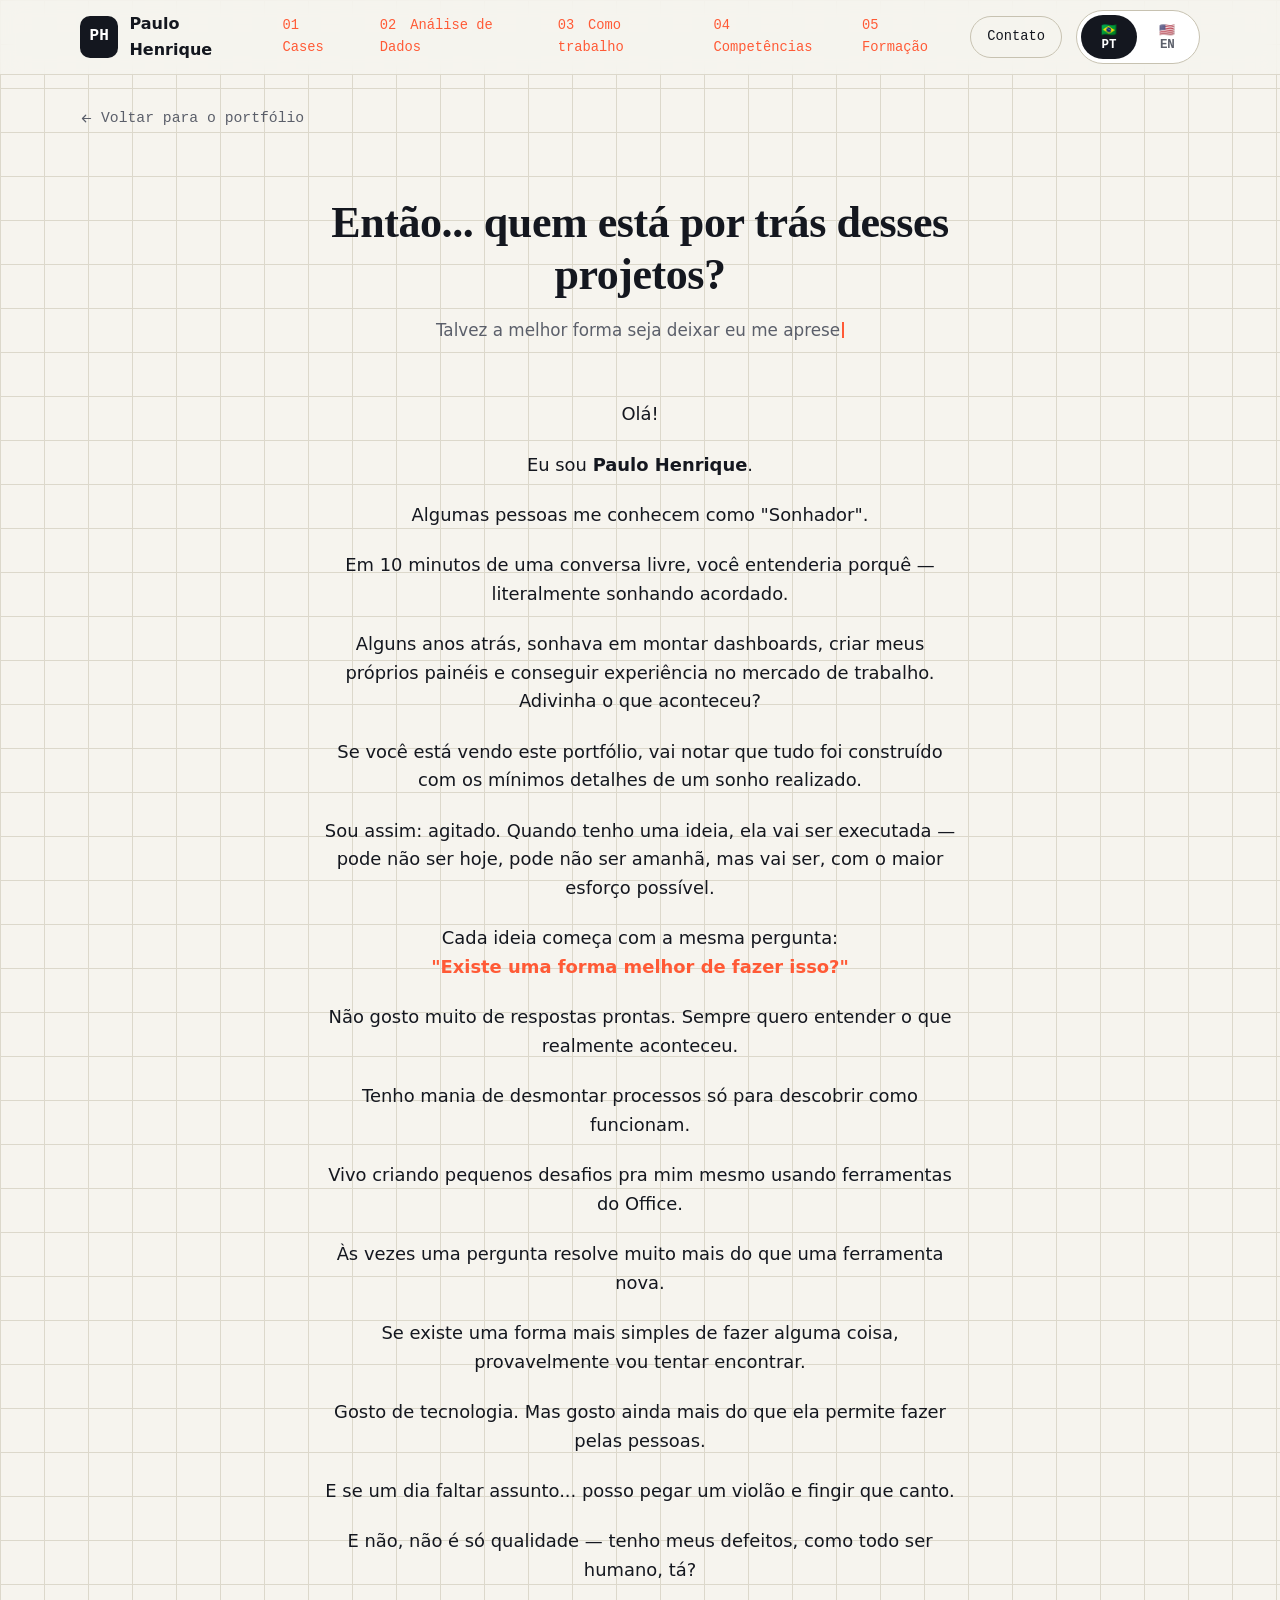
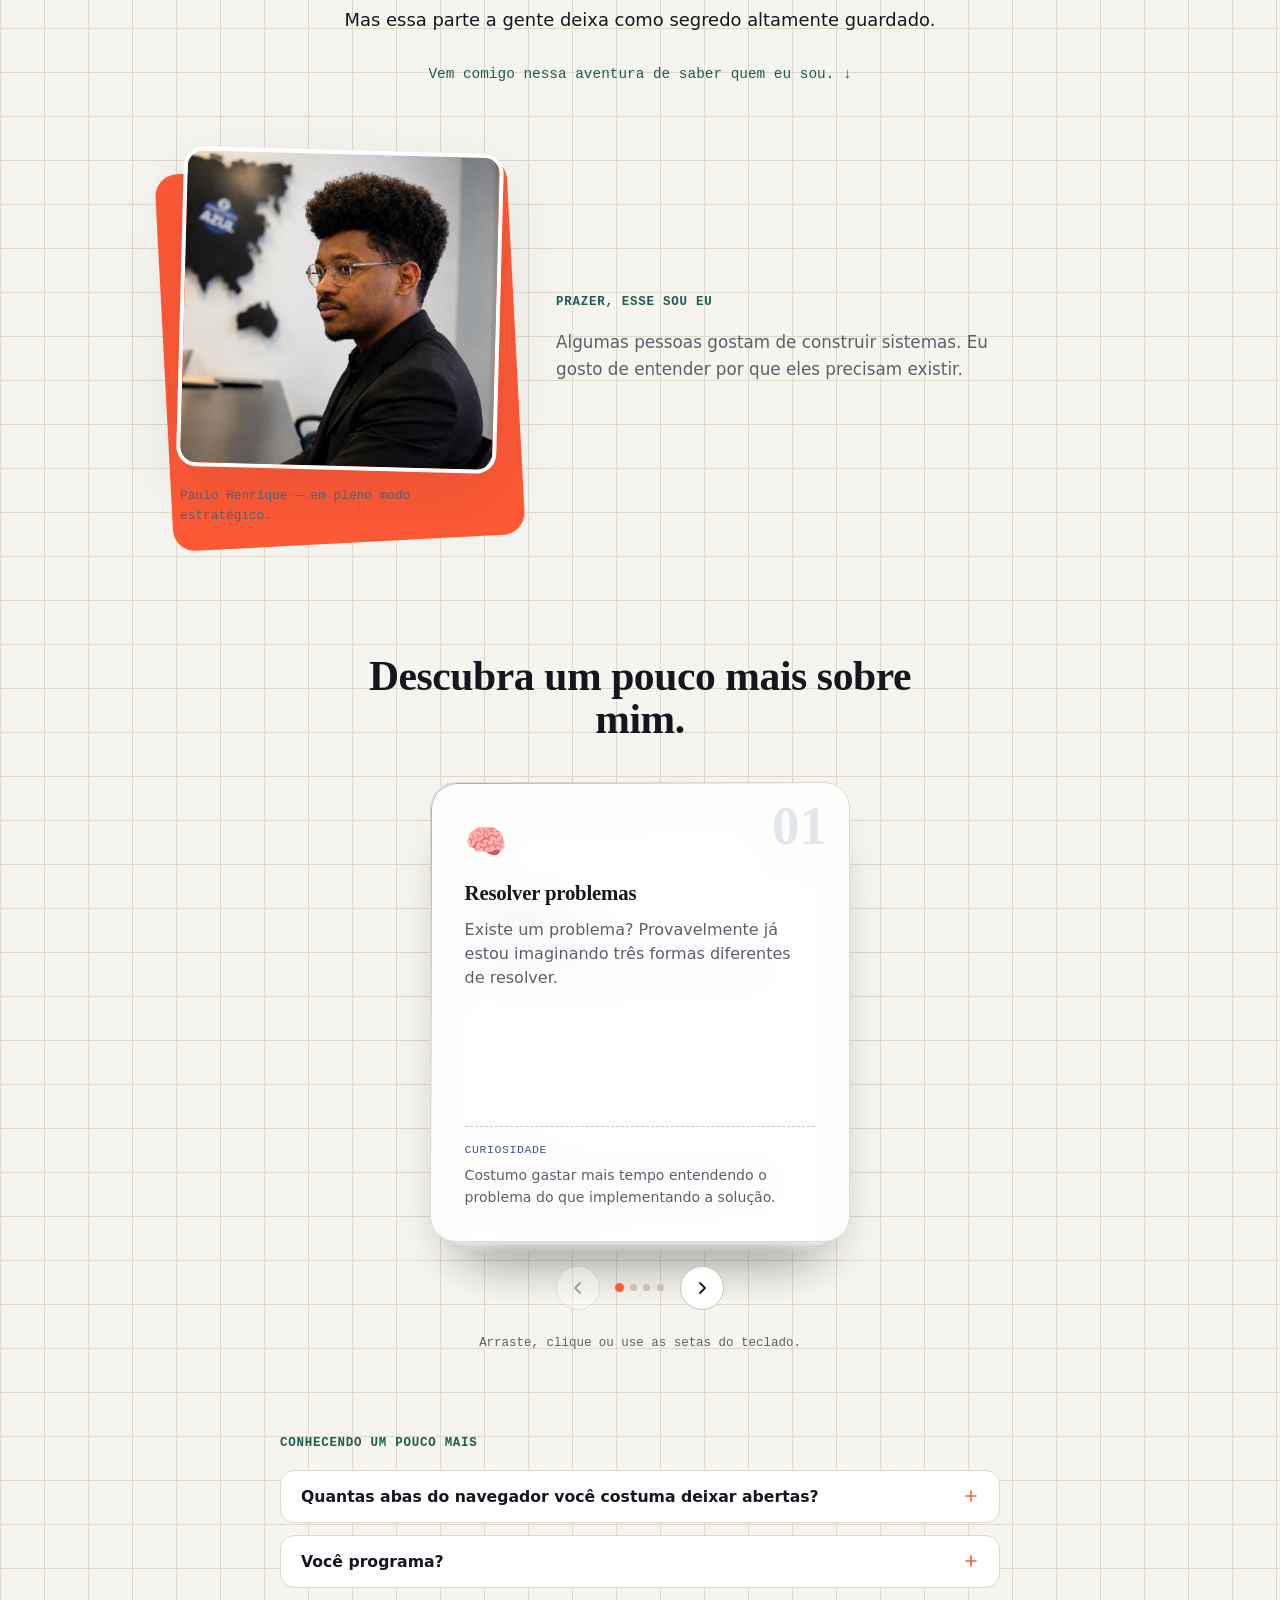
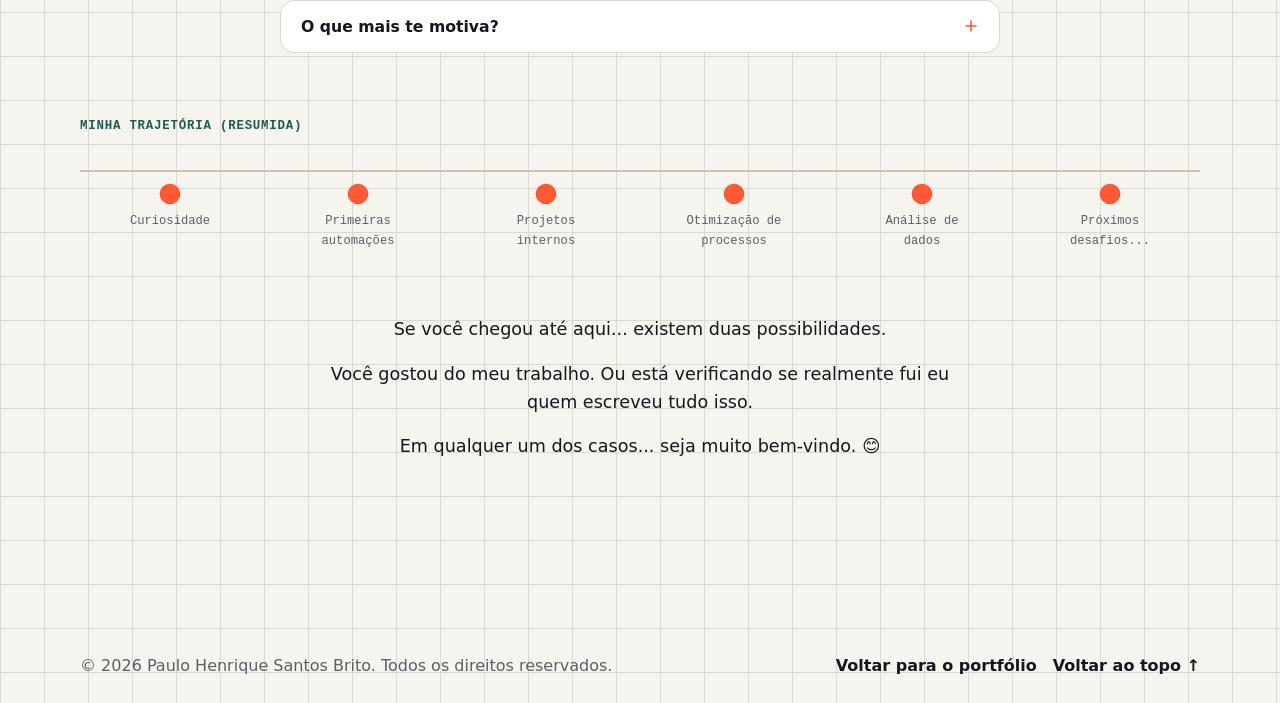
==== quem-sou-eu.html @ a8a58516 "Add files via upload" ====
<!DOCTYPE html>
<html lang="pt-BR" id="topo">
<head>
  <meta charset="UTF-8">
  <meta name="viewport" content="width=device-width, initial-scale=1.0">
  <title>Quem sou eu — Paulo Henrique Santos Brito</title>
  <meta name="description" content="Conheça um pouco mais sobre Paulo Henrique Santos Brito — Customer Success, CX e Business Analysis, além dos cases de portfólio.">
  <meta name="robots" content="noindex">
  <meta name="theme-color" content="#F5F3EC">
  <link href="assets/fonts/fonts.css" rel="stylesheet">
  <link rel="stylesheet" href="styles.css">
  <link rel="stylesheet" href="i18n.css">
  <link rel="stylesheet" href="about.css">
  <link rel="stylesheet" href="deck.css">
  <link rel="manifest" href="manifest.json">
  <link rel="apple-touch-icon" href="assets/icons/icon-192.png">
</head>
<body>
  <a class="skip-link" href="#conteudo" data-i18n="common.skip">Pular para o conteúdo</a>

  <header class="site-header" aria-label="Cabeçalho principal">
    <nav class="nav container" aria-label="Navegação principal">
      <a class="brand" href="index.html" aria-label="Paulo Henrique — início">
        <span class="brand-mark" aria-hidden="true">PH</span>
        <span>Paulo Henrique</span>
      </a>

      <button class="nav-toggle" type="button" aria-expanded="false" aria-controls="nav-links" aria-label="Abrir menu">
        <span></span>
        <span></span>
      </button>

      <div class="nav-links" id="nav-links">
        <a href="index.html#projetos"><span aria-hidden="true">01</span> <span data-i18n="nav.cases">Cases</span></a>
        <a href="index.html#analytics"><span aria-hidden="true">02</span> <span data-i18n="nav.analytics">Análise de Dados</span></a>
        <a href="index.html#metodo"><span aria-hidden="true">03</span> <span data-i18n="nav.method">Como trabalho</span></a>
        <a href="index.html#competencias"><span aria-hidden="true">04</span> <span data-i18n="nav.skills">Competências</span></a>
        <a href="index.html#formacao"><span aria-hidden="true">05</span> <span data-i18n="nav.education">Formação</span></a>
        <a class="nav-cta" href="index.html#contato" data-i18n="nav.contact">Contato</a>
        <div class="lang-switch" role="group" aria-label="Idioma / Language">
          <button type="button" class="lang-btn" data-lang="pt">🇧🇷 PT</button>
          <button type="button" class="lang-btn" data-lang="en">🇺🇸 EN</button>
        </div>
      </div>
    </nav>
  </header>

  <main id="conteudo">
    <div class="container quem-back">
      <a class="back-link" href="index.html">
        <svg viewBox="0 0 16 16" fill="none" width="13" height="13"><path d="M13 8H3M7 4L3 8l4 4" stroke="currentColor" stroke-width="1.5" stroke-linecap="round" stroke-linejoin="round"/></svg>
        <span data-i18n="footer.backToPortfolio">Voltar para o portfólio</span>
      </a>
    </div>

    <section class="section quem-section" id="quem-sou-eu" aria-labelledby="quem-title">
      <div class="container quem-intro">
        <h2 class="quem-question reveal" id="quem-title" data-i18n="about.intro.question">Então... quem está por trás desses projetos?</h2>
        <p class="quem-subtitle" id="quemSubtitle" aria-live="polite">
          <span id="quemTypedText"></span><span class="quem-caret" aria-hidden="true"></span>
        </p>
      </div>

      <div class="container quem-presentation">
        <p class="reveal quem-line" data-i18n="about.lines.0">Olá!</p>
        <p class="reveal quem-line" data-i18n-html="about.lines.1">Eu sou <strong>Paulo Henrique</strong>.</p>
        <p class="reveal quem-line" data-i18n="about.lines.2">Algumas pessoas me conhecem como "Sonhador".</p>
        <p class="reveal quem-line" data-i18n="about.lines.3">Em 10 minutos de uma conversa livre, você entenderia porquê — literalmente sonhando acordado.</p>
        <p class="reveal quem-line" data-i18n="about.lines.4">Alguns anos atrás, sonhava em montar dashboards, criar meus próprios painéis e conseguir experiência no mercado de trabalho. Adivinha o que aconteceu?</p>
        <p class="reveal quem-line" data-i18n="about.lines.5">Se você está vendo este portfólio, vai notar que tudo foi construído com os mínimos detalhes de um sonho realizado.</p>
        <p class="reveal quem-line" data-i18n="about.lines.6">Sou assim: agitado. Quando tenho uma ideia, ela vai ser executada — pode não ser hoje, pode não ser amanhã, mas vai ser, com o maior esforço possível.</p>
        <p class="reveal quem-line quem-glow" data-i18n-html="about.lines.7">Cada ideia começa com a mesma pergunta: <span class="glow-phrase">"Existe uma forma melhor de fazer isso?"</span></p>
        <p class="reveal quem-line" data-i18n="about.lines.8">Não gosto muito de respostas prontas. Sempre quero entender o que realmente aconteceu.</p>
        <p class="reveal quem-line" data-i18n="about.lines.9">Tenho mania de desmontar processos só para descobrir como funcionam.</p>
        <p class="reveal quem-line" data-i18n="about.lines.10">Vivo criando pequenos desafios pra mim mesmo usando ferramentas do Office.</p>
        <p class="reveal quem-line" data-i18n="about.lines.11">Às vezes uma pergunta resolve muito mais do que uma ferramenta nova.</p>
        <p class="reveal quem-line" data-i18n="about.lines.12">Se existe uma forma mais simples de fazer alguma coisa, provavelmente vou tentar encontrar.</p>
        <p class="reveal quem-line" data-i18n="about.lines.13">Gosto de tecnologia. Mas gosto ainda mais do que ela permite fazer pelas pessoas.</p>
        <p class="reveal quem-line" data-i18n="about.lines.14">E se um dia faltar assunto... posso pegar um violão e fingir que canto.</p>
        <p class="reveal quem-line" data-i18n="about.lines.15">E não, não é só qualidade — tenho meus defeitos, como todo ser humano, tá?</p>
        <p class="reveal quem-line" data-i18n="about.lines.16">Mas essa parte a gente deixa como segredo altamente guardado.</p>
        <p class="reveal quem-line quem-line-cta" data-i18n="about.lines.17">Vem comigo nessa aventura de saber quem eu sou. ↓</p>
      </div>

      <div class="container quem-portrait reveal">
        <figure class="quem-photo">
          <img src="paulo-henrique.jpg" alt="Paulo Henrique, de perfil, usando óculos e blazer preto, em um ambiente corporativo com um mapa-múndi decorativo ao fundo" loading="lazy">
          <figcaption>Paulo Henrique — em pleno modo estratégico.</figcaption>
        </figure>
        <div class="quem-portrait-note">
          <p class="eyebrow" data-i18n="about.portrait.eyebrow">Prazer, esse sou eu</p>
          <p data-i18n="about.portrait.text">Algumas pessoas gostam de construir sistemas. Eu gosto de entender por que eles precisam existir.</p>
        </div>
      </div>

      <section class="deck-section" id="deckSection" aria-label="Descubra um pouco mais sobre mim">
        <div class="container deck-intro">
          <h2 class="reveal" data-i18n="about.deck.title">Descubra um pouco mais sobre mim.</h2>
        </div>

        <div class="deck-stage">
          <canvas class="deck-bg" id="deckBg" aria-hidden="true"></canvas>

          <div class="deck" id="deck" role="group" aria-roledescription="cartões" aria-label="Cartões sobre minha personalidade">
            <article class="deck-card" data-accent="#3a5a8c" tabindex="0" aria-label="Cartão 1 de 4 — Resolver problemas" data-i18n-attr="aria-label:about.deck.c1.ariaLabel">
              <span class="deck-card-num" aria-hidden="true">01</span>
              <span class="deck-card-icon" aria-hidden="true">🧠</span>
              <h3 data-i18n="about.deck.c1.title">Resolver problemas</h3>
              <p class="deck-card-line" data-i18n="about.deck.c1.line">Existe um problema? Provavelmente já estou imaginando três formas diferentes de resolver.</p>
              <div class="deck-card-fact">
                <span class="deck-card-fact-label" data-i18n="about.deck.c1.factLabel">Curiosidade</span>
                <p data-i18n="about.deck.c1.fact">Costumo gastar mais tempo entendendo o problema do que implementando a solução.</p>
              </div>
            </article>
            <article class="deck-card" data-accent="#1b5e4f" tabindex="0" aria-label="Cartão 2 de 4 — Combustível" data-i18n-attr="aria-label:about.deck.c2.ariaLabel">
              <span class="deck-card-num" aria-hidden="true">02</span>
              <span class="deck-card-icon" aria-hidden="true">⚡</span>
              <h3 data-i18n="about.deck.c2.title">Combustível</h3>
              <p class="deck-card-line" data-i18n="about.deck.c2.line">Café quando dá. Energético quando o prazo resolve aparecer antes de mim.</p>
              <div class="deck-card-fact">
                <span class="deck-card-fact-label" data-i18n="about.deck.c2.factLabel">Curiosidade</span>
                <p data-i18n="about.deck.c2.fact">A documentação salva mais projetos do que muito código bonito.</p>
              </div>
            </article>
            <article class="deck-card" data-accent="#e2a63c" tabindex="0" aria-label="Cartão 3 de 4 — Modo favorito" data-i18n-attr="aria-label:about.deck.c3.ariaLabel">
              <span class="deck-card-num" aria-hidden="true">03</span>
              <span class="deck-card-icon" aria-hidden="true">📊</span>
              <h3 data-i18n="about.deck.c3.title">Modo favorito</h3>
              <p class="deck-card-line" data-i18n="about.deck.c3.line">Organizar. Automatizar. Melhorar.</p>
              <div class="deck-card-fact">
                <span class="deck-card-fact-label" data-i18n="about.deck.c3.factLabel">Curiosidade</span>
                <p data-i18n="about.deck.c3.fact">Se um processo precisa ser repetido cinco vezes, minha cabeça já pensa em automatizar.</p>
              </div>
            </article>
            <article class="deck-card" data-accent="#ff5a36" tabindex="0" aria-label="Cartão 4 de 4 — Objetivo" data-i18n-attr="aria-label:about.deck.c4.ariaLabel">
              <span class="deck-card-num" aria-hidden="true">04</span>
              <span class="deck-card-icon" aria-hidden="true">🎯</span>
              <h3 data-i18n="about.deck.c4.title">Objetivo</h3>
              <p class="deck-card-line" data-i18n="about.deck.c4.line">Criar soluções. Economizar tempo. Facilitar a vida das pessoas.</p>
              <div class="deck-card-fact">
                <span class="deck-card-fact-label" data-i18n="about.deck.c4.factLabel">Curiosidade</span>
                <p data-i18n="about.deck.c4.fact">Nada é mais satisfatório do que ouvir: "Agora isso ficou muito mais fácil."</p>
              </div>
            </article>
          </div>

          <div class="deck-controls">
            <button type="button" class="deck-btn deck-btn-prev" id="deckPrev" aria-label="Cartão anterior" data-i18n-attr="aria-label:about.deck.prevLabel">
              <svg viewBox="0 0 16 16" fill="none" width="16" height="16"><path d="M10 3L5 8l5 5" stroke="currentColor" stroke-width="1.8" stroke-linecap="round" stroke-linejoin="round"/></svg>
            </button>
            <div class="deck-progress" id="deckProgress" role="status" aria-live="polite"></div>
            <button type="button" class="deck-btn deck-btn-next" id="deckNext" aria-label="Próximo cartão" data-i18n-attr="aria-label:about.deck.nextLabel">
              <svg viewBox="0 0 16 16" fill="none" width="16" height="16"><path d="M6 3l5 5-5 5" stroke="currentColor" stroke-width="1.8" stroke-linecap="round" stroke-linejoin="round"/></svg>
            </button>
          </div>

          <p class="deck-hint" data-i18n="about.deck.hint">Arraste, clique ou use as setas do teclado.</p>
        </div>
      </section>

      <div class="container quem-curiosidades">
        <p class="eyebrow reveal" data-i18n="about.curiosities.eyebrow">Conhecendo um pouco mais</p>
        <div class="accordion">
          <div class="accordion-item reveal">
            <button type="button" class="accordion-trigger" aria-expanded="false" aria-controls="acc-panel-1" id="acc-trigger-1">
              <span data-i18n="about.curiosities.q1">Quantas abas do navegador você costuma deixar abertas?</span>
              <svg class="accordion-icon" viewBox="0 0 16 16" fill="none" width="16" height="16" aria-hidden="true"><path d="M8 3v10M3 8h10" stroke="currentColor" stroke-width="1.6" stroke-linecap="round"/></svg>
            </button>
            <div class="accordion-panel" id="acc-panel-1" role="region" aria-labelledby="acc-trigger-1" hidden>
              <p data-i18n="about.curiosities.a1">Mais do que eu deveria. Mas eu sei exatamente em qual delas está a informação que preciso.</p>
            </div>
          </div>
          <div class="accordion-item reveal">
            <button type="button" class="accordion-trigger" aria-expanded="false" aria-controls="acc-panel-2" id="acc-trigger-2">
              <span data-i18n="about.curiosities.q2">Você programa?</span>
              <svg class="accordion-icon" viewBox="0 0 16 16" fill="none" width="16" height="16" aria-hidden="true"><path d="M8 3v10M3 8h10" stroke="currentColor" stroke-width="1.6" stroke-linecap="round"/></svg>
            </button>
            <div class="accordion-panel" id="acc-panel-2" role="region" aria-labelledby="acc-trigger-2" hidden>
              <p data-i18n="about.curiosities.a2">O suficiente para transformar uma ideia em algo funcional. Meu maior interesse, porém, é entender o problema antes de escrever qualquer linha de código.</p>
            </div>
          </div>
          <div class="accordion-item reveal">
            <button type="button" class="accordion-trigger" aria-expanded="false" aria-controls="acc-panel-3" id="acc-trigger-3">
              <span data-i18n="about.curiosities.q3">O que mais te motiva?</span>
              <svg class="accordion-icon" viewBox="0 0 16 16" fill="none" width="16" height="16" aria-hidden="true"><path d="M8 3v10M3 8h10" stroke="currentColor" stroke-width="1.6" stroke-linecap="round"/></svg>
            </button>
            <div class="accordion-panel" id="acc-panel-3" role="region" aria-labelledby="acc-trigger-3" hidden>
              <p data-i18n="about.curiosities.a3">Quando alguém diz: "Isso economizou horas do meu trabalho e o problema está resolvido." Missão cumprida.</p>
            </div>
          </div>
        </div>
      </div>

      <div class="container">
        <p class="eyebrow reveal" data-i18n="about.timeline.eyebrow">Minha trajetória (resumida)</p>
        <ol class="quem-timeline">
          <li class="reveal"><span class="quem-tl-dot"></span><span class="quem-tl-label" data-i18n="about.timeline.t1">Curiosidade</span></li>
          <li class="reveal"><span class="quem-tl-dot"></span><span class="quem-tl-label" data-i18n="about.timeline.t2">Primeiras automações</span></li>
          <li class="reveal"><span class="quem-tl-dot"></span><span class="quem-tl-label" data-i18n="about.timeline.t3">Projetos internos</span></li>
          <li class="reveal"><span class="quem-tl-dot"></span><span class="quem-tl-label" data-i18n="about.timeline.t4">Otimização de processos</span></li>
          <li class="reveal"><span class="quem-tl-dot"></span><span class="quem-tl-label" data-i18n="about.timeline.t5">Análise de dados</span></li>
          <li class="reveal"><span class="quem-tl-dot"></span><span class="quem-tl-label" data-i18n="about.timeline.t6">Próximos desafios...</span></li>
        </ol>
      </div>

      <div class="container quem-final">
        <p class="reveal quem-final-text" data-i18n="about.final.l1">Se você chegou até aqui... existem duas possibilidades.</p>
        <p class="reveal quem-final-text" data-i18n="about.final.l2">Você gostou do meu trabalho. Ou está verificando se realmente fui eu quem escreveu tudo isso.</p>
        <p class="reveal quem-final-text" data-i18n="about.final.l3">Em qualquer um dos casos... seja muito bem-vindo. 😊</p>
        <button type="button" class="btn btn-primary quem-final-btn" id="quemFinalBtn" data-scroll-target="index.html#projetos" hidden>
          <span data-i18n="about.final.btn">Agora chega de falar de mim.</span>
        </button>
      </div>
    </section>
  </main>

  <footer class="site-footer">
    <div class="container footer-inner">
      <p>© <span id="current-year"></span> Paulo Henrique Santos Brito. <span data-i18n="footer.rights">Todos os direitos reservados.</span></p>
      <div class="footer-links">
        <a href="index.html" data-i18n="footer.backToPortfolio">Voltar para o portfólio</a>
        <a href="#topo" data-i18n="footer.backToTop">Voltar ao topo ↑</a>
      </div>
    </div>
  </footer>

  <script src="i18n-pt.js"></script>
  <script src="i18n-en.js"></script>
  <script src="i18n.js"></script>
  <script src="script.js"></script>
  <script src="about.js"></script>
  <script src="deck.js"></script>

  <script>
    if ("serviceWorker" in navigator) {
      window.addEventListener("load", function () {
        navigator.serviceWorker.register("service-worker.js").catch(function (err) {
          console.warn("Service worker não registrado:", err);
        });
      });
    }
  </script>
</body>
</html>
---- styles.css ----
:root {
  --paper: #f6f4ee;
  --paper-2: #ffffff;
  --ink: #14171f;
  --ink-soft: #5b5f6a;
  --line: #dcd8cb;
  --line-strong: #c7c2b1;
  --signal: #ff5a36;
  --teal: #1b5e4f;
  --panel: #14171f;
  --shadow: 0 24px 70px rgba(20, 23, 31, 0.10);
  --font-display: "Fraunces", Georgia, serif;
  --font-body: "Inter", system-ui, sans-serif;
  --font-mono: "IBM Plex Mono", monospace;
}

* { box-sizing: border-box; }
html { scroll-behavior: smooth; }
body {
  margin: 0;
  color: var(--ink);
  font-family: var(--font-body);
  background-color: var(--paper);
  background-image: linear-gradient(var(--line) 1px, transparent 1px), linear-gradient(90deg, var(--line) 1px, transparent 1px);
  background-size: 44px 44px;
  line-height: 1.6;
}
body.nav-open { overflow: hidden; }
a { color: inherit; text-decoration: none; }
ul, ol { margin: 0; padding: 0; }
li { list-style-position: inside; }
img { max-width: 100%; display: block; }
:focus-visible { outline: 2px solid var(--signal); outline-offset: 4px; }

.skip-link {
  left: 1rem;
  padding: .75rem 1rem;
  position: fixed;
  top: .75rem;
  transform: translateY(-150%);
  background: var(--ink);
  color: #fff;
  border-radius: 999px;
  z-index: 100;
}
.skip-link:focus { transform: translateY(0); }

.container { width: min(1120px, calc(100% - 2rem)); margin-inline: auto; }
.section { padding: 5rem 0; }
.site-header {
  position: sticky;
  top: 0;
  z-index: 50;
  background: rgba(246, 244, 238, .82);
  backdrop-filter: blur(10px);
  border-bottom: 1px solid var(--line);
}
.nav { min-height: 74px; display: flex; align-items: center; justify-content: space-between; gap: 1rem; }
.brand { display: inline-flex; align-items: center; gap: .7rem; font-weight: 700; }
.brand-mark { display: grid; place-items: center; width: 42px; height: 42px; color: #fff; background: var(--ink); border-radius: 10px; font-family: var(--font-mono); }
.nav-toggle { display: grid; gap: 7px; width: 46px; height: 46px; place-content: center; border: 1px solid var(--line-strong); border-radius: 999px; background: var(--paper-2); }
.nav-toggle span { display: block; width: 20px; height: 2px; background: var(--ink); transition: transform .2s ease; }
.nav-toggle[aria-expanded="true"] span:first-child { transform: translateY(4.5px) rotate(45deg); }
.nav-toggle[aria-expanded="true"] span:last-child { transform: translateY(-4.5px) rotate(-45deg); }
.nav-links {
  position: absolute;
  left: 1rem;
  right: 1rem;
  top: calc(100% + .5rem);
  display: grid;
  gap: .4rem;
  padding: 1rem;
  border: 1px solid var(--line);
  border-radius: 18px;
  background: var(--paper-2);
  box-shadow: var(--shadow);
  transform: scaleY(.94);
  transform-origin: top;
  opacity: 0;
  pointer-events: none;
  transition: opacity .2s ease, transform .2s ease;
}
.nav-links.is-open { opacity: 1; pointer-events: auto; transform: scaleY(1); }
.nav-links a { padding: .75rem; border-radius: 12px; font-family: var(--font-mono); font-size: .86rem; }
.nav-links a span { color: var(--signal); margin-right: .35rem; }
.nav-links a:hover { background: var(--paper); }
.nav-cta { border: 1px solid var(--line-strong); text-align: center; }
.nav-cta:hover { background: var(--ink) !important; color: #fff; }

.eyebrow, .card-meta, .readout-head, .method-item span, .skill-group h3 { font-family: var(--font-mono); }
.eyebrow { margin: 0 0 1rem; color: var(--teal); font-weight: 600; text-transform: uppercase; letter-spacing: .06em; font-size: .78rem; }
h1, h2, h3 { font-family: var(--font-display); letter-spacing: -0.01em; line-height: 1.05; margin: 0; }
h1 { font-size: clamp(3rem, 10vw, 6.8rem); max-width: 860px; }
h2 { font-size: clamp(2rem, 5vw, 4.2rem); }
h3 { font-size: 1.55rem; }
em { color: var(--signal); font-style: normal; }
.hero { padding-top: 6rem; }
.hero-grid, .split-section { display: grid; gap: 2rem; }
.hero-text, .section-header p, .project-card p, .method-item p, .contact-card p { color: var(--ink-soft); font-size: 1.05rem; }
.hero-text { max-width: 690px; }
.actions { display: flex; flex-wrap: wrap; gap: .8rem; margin-top: 2rem; }
.btn { display: inline-flex; align-items: center; justify-content: center; min-height: 48px; padding: .85rem 1.2rem; border-radius: 999px; font-weight: 700; transition: transform .2s ease, background .2s ease, color .2s ease, border-color .2s ease; }
.btn:hover { transform: translateY(-2px); }
.btn-primary { background: var(--signal); color: #fff; border: 1px solid var(--signal); }
.btn-secondary { background: rgba(255,255,255,.72); border: 1px solid var(--line-strong); }
.btn-secondary.dark { background: transparent; color: #fff; border-color: rgba(255,255,255,.35); }

.readout, .contact-card { background: var(--panel); color: #fff; border-radius: 24px; box-shadow: var(--shadow); }
.readout { padding: 1rem; align-self: end; }
.readout-head { display: flex; justify-content: space-between; gap: 1rem; padding: .8rem; border-bottom: 1px solid rgba(255,255,255,.16); color: #fff; font-size: .82rem; }
.status { color: var(--signal); }
dl { margin: 0; }
.readout dl div { display: grid; grid-template-columns: 1fr auto; gap: 1rem; align-items: end; padding: 1.2rem .8rem; border-bottom: 1px solid rgba(255,255,255,.10); }
.readout dl div:last-child { border-bottom: 0; }
dt { color: rgba(255,255,255,.72); }
dd { margin: 0; color: var(--signal); font: 600 clamp(1.6rem, 6vw, 3rem)/1 var(--font-mono); }

.section-header { margin-bottom: 2rem; max-width: 760px; }
.project-grid, .method-grid { display: grid; gap: 1rem; }
.project-card, .method-item, .skill-groups { background: var(--paper-2); border: 1px solid var(--line); border-radius: 18px; }
.project-card { padding: 1.35rem; display: flex; flex-direction: column; gap: 1rem; transition: transform .2s ease, border-color .2s ease; }
.project-card:hover { transform: translateY(-4px); border-color: var(--line-strong); }
.project-card.featured { background: var(--ink); color: #fff; }
.project-card.featured p, .project-card.featured li { color: rgba(255,255,255,.76); }
.card-meta { display: flex; flex-wrap: wrap; gap: .5rem; justify-content: space-between; color: var(--teal); font-size: .76rem; }
.card-meta span:first-child { background: rgba(27,94,79,.10); padding: .35rem .55rem; border-radius: 999px; }
.featured .card-meta { color: #fff; }
.featured .card-meta span:first-child { background: var(--signal); }
.project-card ul { display: grid; gap: .5rem; color: var(--ink-soft); }
.project-card a { margin-top: auto; color: var(--signal); font-weight: 700; }

.analytics-section { padding-top: 1rem; }

.method-grid { counter-reset: step; list-style: none; }
.method-item { padding: 1.3rem; list-style: none; }
.method-item span { color: var(--signal); font-weight: 700; }
.method-item h3 { margin: .8rem 0 .6rem; }
.skill-groups { padding: 1.2rem; display: grid; gap: 1.2rem; }
.skill-group h3 { color: var(--teal); font-size: .86rem; margin-bottom: .6rem; }
.skill-group div, .education-list { display: flex; flex-wrap: wrap; gap: .6rem; }
.skill-group span, .education-list li { list-style: none; border-radius: 999px; padding: .55rem .8rem; background: var(--paper); border: 1px solid var(--line); }
.education-list li { background: transparent; border-style: dashed; }
.contact-card { padding: clamp(1.5rem, 5vw, 3rem); }
.contact-card .eyebrow { color: var(--signal); }
.contact-card h2 { max-width: 820px; }
.contact-card p { color: rgba(255,255,255,.76); }
.site-footer { border-top: 1px solid var(--line); padding: 1.5rem 0; color: var(--ink-soft); }
.footer-inner { display: flex; flex-wrap: wrap; justify-content: space-between; gap: 1rem; }
.footer-inner p { margin: 0; }
.footer-inner a { color: var(--ink); font-weight: 700; }
.footer-links { display: flex; flex-wrap: wrap; gap: 1rem; }

.reveal { opacity: 0; transform: translateY(16px); transition: opacity .55s ease, transform .55s ease; }
.reveal.is-visible { opacity: 1; transform: translateY(0); }

@media (min-width: 721px) {
  .nav-toggle { display: none; }
  .nav-links { position: static; display: flex; align-items: center; padding: 0; border: 0; border-radius: 0; background: transparent; box-shadow: none; opacity: 1; pointer-events: auto; transform: none; }
  .nav-links a { padding: .55rem .7rem; }
  .nav-cta { padding-inline: 1rem !important; border-radius: 999px !important; }
  .project-grid, .method-grid { grid-template-columns: repeat(2, 1fr); }
}
@media (min-width: 901px) {
  .hero-grid, .split-section { grid-template-columns: minmax(0, 1.25fr) minmax(340px, .75fr); align-items: center; }
  .project-grid { grid-template-columns: repeat(3, 1fr); }
  .method-grid { grid-template-columns: repeat(4, 1fr); }
}
@media (max-width: 900px) {
  .split-section { grid-template-columns: 1fr; }
}
@media (prefers-reduced-motion: reduce) {
  *, *::before, *::after { animation-duration: .01ms !important; animation-iteration-count: 1 !important; scroll-behavior: auto !important; transition-duration: .01ms !important; }
  html { scroll-behavior: auto; }
  .reveal { opacity: 1; transform: none; }
}
---- i18n.css ----
/* ============================================================
   Barra de progresso de leitura
   ============================================================ */
.reading-progress{
  position: fixed; top: 0; left: 0; right: 0; height: 3px; z-index: 999;
  background: transparent; pointer-events: none;
}
.reading-progress span{
  display: block; height: 100%; width: 0%; background: var(--signal);
  transition: width .1s linear;
}
@media (prefers-reduced-motion: reduce){
  .reading-progress span{ transition: none; }
}

/* ============================================================
   Refinamentos de foco/hover — sem alterar o layout existente
   ============================================================ */
a, button { transition: color .2s ease, background-color .2s ease, border-color .2s ease, transform .2s ease, box-shadow .2s ease; }
:focus-visible{ outline: 2px solid var(--signal); outline-offset: 2px; }

.lang-switch{
  display: inline-flex; align-items: center; gap: .2rem;
  background: var(--paper-2); border: 1px solid var(--line-strong); border-radius: 999px;
  padding: .25rem; margin-top: .35rem;
}
.lang-btn{
  display: inline-flex; align-items: center; gap: .35rem;
  font-family: var(--font-mono); font-size: .78rem; font-weight: 600;
  padding: .45rem .75rem; border-radius: 999px; color: var(--ink-soft);
  background: transparent; border: none; cursor: pointer;
  transition: background .25s ease, color .25s ease, transform .15s ease;
}
.lang-btn:hover{ color: var(--ink); transform: translateY(-1px); }
.lang-btn.is-active{ background: var(--ink); color: #fff; }
.lang-btn:focus-visible{ outline: 2px solid var(--signal); outline-offset: 2px; }

@media (min-width: 721px){
  .lang-switch{ margin-top: 0; margin-left: .5rem; }
}
@media (prefers-reduced-motion: reduce){
  .lang-btn{ transition: none; }
}
---- about.css ----
/* ============================================================
   QUEM SOU EU — usa exatamente os tokens de styles.css
   (--paper, --paper-2, --ink, --ink-soft, --line, --line-strong,
   --signal, --teal, --shadow, --font-display, --font-body, --font-mono)
   ============================================================ */

.quem-section { padding-top: 4rem; }

.quem-back { padding-top: 2rem; }
.back-link {
  display: inline-flex; align-items: center; gap: .5rem; font-size: .92rem; color: var(--ink-soft);
  font-family: var(--font-mono); transition: color .2s ease;
}
.back-link:hover { color: var(--ink); }

/* Intro: pergunta grande + subtítulo com efeito de digitação */
.quem-intro { text-align: center; max-width: 760px; margin: 0 auto 3.5rem; }
.quem-question {
  font-family: var(--font-display); font-weight: 600;
  font-size: clamp(1.7rem, 4vw, 2.75rem); line-height: 1.18; margin: 0 0 .85rem;
}
.quem-subtitle { min-height: 1.6em; font-size: 1.05rem; color: var(--ink-soft); }
.quem-caret {
  display: inline-block; width: 2px; height: 1em; background: var(--signal);
  margin-left: 2px; vertical-align: -2px; animation: quemBlink 1s step-end infinite;
}
@keyframes quemBlink { 50% { opacity: 0; } }

/* Apresentação: frases surgindo uma a uma */
.quem-presentation { max-width: 640px; margin: 0 auto 4rem; display: grid; gap: 1.35rem; text-align: center; }
.quem-line { font-size: 1.12rem; margin: 0; }
.quem-line strong { color: var(--ink); }
.quem-line-cta { font-family: var(--font-mono); font-size: .9rem; color: var(--teal); margin-top: .4rem; }

.glow-phrase { display: inline-block; color: var(--signal); font-weight: 700; position: relative; }
.quem-glow.is-visible .glow-phrase { animation: quemGlowPulse 1.8s ease .3s 1; }
@keyframes quemGlowPulse {
  0%   { text-shadow: 0 0 0 rgba(255, 90, 54, 0); transform: scale(1); }
  40%  { text-shadow: 0 0 18px rgba(255, 90, 54, .55); transform: scale(1.035); }
  100% { text-shadow: 0 0 0 rgba(255, 90, 54, 0); transform: scale(1); }
}

/* Retrato — momento de revelação depois da apresentação em texto */
.quem-portrait {
  display: grid; grid-template-columns: 1fr; gap: 2rem; align-items: center;
  max-width: 920px; margin: 0 auto 4rem; text-align: center;
}
.quem-photo { position: relative; margin: 0 auto; max-width: 320px; }
.quem-photo::before {
  content: ''; position: absolute; top: 16px; left: -16px; right: -16px; bottom: -16px;
  background: var(--signal); border-radius: 22px; transform: rotate(-3deg); z-index: 0;
}
.quem-photo img {
  position: relative; z-index: 1; display: block; width: 100%;
  border-radius: 20px; border: 4px solid var(--paper-2); box-shadow: var(--shadow);
  transform: rotate(1.5deg); transition: transform .4s ease;
}
.quem-photo:hover img { transform: rotate(0deg) scale(1.015); }
.quem-photo figcaption {
  position: relative; z-index: 1; margin-top: 1rem;
  font-family: var(--font-mono); font-size: .8rem; color: var(--ink-soft);
}
.quem-portrait-note { max-width: 480px; margin: 0 auto; }
.quem-portrait-note p:not(.eyebrow) { font-size: 1.05rem; color: var(--ink-soft); margin: 0; }

@media (min-width: 900px) {
  .quem-portrait { grid-template-columns: 320px 1fr; text-align: left; gap: 3.5rem; }
  .quem-photo { margin: 0; }
  .quem-portrait-note { text-align: left; margin: 0; }
}
@media (prefers-reduced-motion: reduce) {
  .quem-photo img { transition: none; }
}

/* Cartões substituídos pelo deck interativo — ver deck.css */

/* Curiosidades — acordeão */
.quem-curiosidades { max-width: 720px; margin: 0 auto 4rem; }
.accordion { display: grid; gap: .75rem; }
.accordion-item { border: 1px solid var(--line); border-radius: 14px; background: var(--paper-2); overflow: hidden; }
.accordion-trigger {
  width: 100%; display: flex; align-items: center; justify-content: space-between; gap: 1rem;
  padding: 1rem 1.25rem; font-family: var(--font-body); font-weight: 600; font-size: .98rem; color: var(--ink);
  background: none; border: none; cursor: pointer; text-align: left;
}
.accordion-icon { flex: 0 0 auto; color: var(--signal); transition: transform .3s ease; }
.accordion-trigger[aria-expanded="true"] .accordion-icon { transform: rotate(45deg); }
.accordion-panel { overflow: hidden; padding: 0 1.25rem; transition: max-height .35s ease; }
.accordion-panel:not([hidden]) { padding-bottom: 1.15rem; }
.accordion-panel p { margin: 0; color: var(--ink-soft); font-size: .95rem; }

/* Timeline horizontal (vertical no mobile) */
.quem-timeline {
  list-style: none; margin: 1.5rem 0 4rem; padding-top: 1.5rem;
  display: flex; justify-content: space-between; gap: .5rem; position: relative;
}
.quem-timeline::before { content: ''; position: absolute; top: 9px; left: 0; right: 0; height: 2px; background: var(--line-strong); }
.quem-timeline li { position: relative; flex: 1; display: flex; flex-direction: column; align-items: center; gap: .6rem; text-align: center; }
.quem-tl-dot {
  width: 18px; height: 18px; border-radius: 50%; background: var(--paper-2); border: 2px solid var(--line-strong);
  position: relative; z-index: 1; transition: background .3s ease, border-color .3s ease, transform .3s ease;
}
.quem-timeline li.is-visible .quem-tl-dot { background: var(--signal); border-color: var(--signal); transform: scale(1.15); }
.quem-tl-label { font-family: var(--font-mono); font-size: .76rem; color: var(--ink-soft); max-width: 110px; }

@media (max-width: 720px) {
  .quem-timeline { flex-direction: column; align-items: flex-start; gap: 1.5rem; padding-left: 1.4rem; padding-top: 0; }
  .quem-timeline::before { top: 0; bottom: 0; left: 9px; right: auto; width: 2px; height: auto; }
  .quem-timeline li { flex-direction: row; text-align: left; align-items: center; }
  .quem-tl-label { max-width: none; }
}

/* Mensagem final + CTA com atraso */
.quem-final { text-align: center; max-width: 640px; margin: 0 auto; }
.quem-final-text { font-size: 1.1rem; margin: 0 0 1rem; }
.quem-final-btn {
  margin-top: 1.5rem; opacity: 0; transform: translateY(10px);
  transition: opacity .5s ease, transform .5s ease;
}
.quem-final-btn.is-visible { opacity: 1; transform: translateY(0); }

@media (prefers-reduced-motion: reduce) {
  .quem-caret { animation: none; opacity: 1; }
  .quem-glow.is-visible .glow-phrase { animation: none; }
  .quem-tl-dot, .quem-final-btn { transition: none; }
}
---- deck.css ----
/* ============================================================
   DECK — pilha de cartões interativa ("Descubra um pouco mais")
   Usa os tokens existentes (--paper, --ink, --line, --shadow,
   --font-display/mono). Cada carta ganha uma cor própria via
   atributo data-accent, lido pelo deck.js.
   ============================================================ */

:root{
  --deck-ease-spring: cubic-bezier(.34, 1.56, .64, 1);
  --deck-ease-out: cubic-bezier(.22, 1, .36, 1);
  --deck-ease-fling: cubic-bezier(.55, 0, 1, .45);
}

.deck-section{ padding: 4rem 0 5rem; position: relative; }
.deck-intro{ text-align: center; max-width: 640px; margin: 0 auto 2.5rem; }
.deck-intro h2{ font-size: clamp(1.8rem, 4vw, 2.6rem); }

.deck-stage{
  position: relative; max-width: 560px; margin: 0 auto; padding: 0 1rem;
  display: flex; flex-direction: column; align-items: center; gap: 1.5rem;
}
.deck-bg{
  position: absolute; inset: -40px -20px; z-index: 0; pointer-events: none;
  width: calc(100% + 40px); height: calc(100% + 80px);
}

.deck{
  position: relative; z-index: 1; width: min(420px, 88vw); height: 460px;
  perspective: 1200px;
}
.deck-card{
  position: absolute; inset: 0; margin: auto;
  background: rgba(255,255,255,.8); backdrop-filter: blur(18px); -webkit-backdrop-filter: blur(18px);
  border: 1px solid var(--line); border-radius: 26px;
  padding: 2rem 2.1rem; display: flex; flex-direction: column; gap: .85rem;
  box-shadow: 0 30px 60px -22px rgba(20,23,31,.2), 0 0 0 1px rgba(255,255,255,.5) inset;
  user-select: none; touch-action: none;
  transform: translateY(calc(var(--stack-i, 0) * 14px)) scale(calc(1 - var(--stack-i, 0) * .045));
  opacity: calc(1 - var(--stack-i, 0) * .2);
  z-index: calc(10 - var(--stack-i, 0));
  filter: blur(calc(var(--stack-i, 0) * 1.1px));
  transition: transform .5s var(--deck-ease-out), opacity .4s ease, filter .4s ease;
  pointer-events: none;
  will-change: transform, opacity;
}
.deck-card::before{
  content: ''; position: absolute; inset: 0; border-radius: 26px; padding: 1px;
  background: linear-gradient(135deg, var(--accent, var(--signal)) 0%, transparent 45%);
  opacity: .5; -webkit-mask: linear-gradient(#fff 0 0) content-box, linear-gradient(#fff 0 0);
  -webkit-mask-composite: xor; mask-composite: exclude; pointer-events: none;
}
.deck-card[data-active="true"]{ pointer-events: auto; cursor: grab; }
.deck-card.is-dragging{ transition: box-shadow .2s ease; cursor: grabbing; }
.deck-card.is-leaving{ transition: transform .55s var(--deck-ease-fling), opacity .5s ease; }
.deck-card.is-entering{ transition: transform .55s var(--deck-ease-spring), opacity .5s ease; }
.deck-card:focus-visible{ outline: 2px solid var(--signal); outline-offset: 3px; }

.deck-card-num{
  position: absolute; right: 1.4rem; top: 1rem; font-family: var(--font-display); font-weight: 600;
  font-size: 3.4rem; color: var(--accent, var(--signal)); opacity: .14; line-height: 1;
}
.deck-card-icon{ font-size: 2.1rem; }
.deck-card h3{ font-size: 1.3rem; margin: 0; }
.deck-card-line{ color: var(--ink-soft); margin: 0; font-size: 1rem; line-height: 1.5; }
.deck-card-fact{
  margin-top: auto; padding-top: .85rem; border-top: 1px dashed var(--line-strong);
  display: grid; gap: .3rem;
}
.deck-card-fact-label{
  font-family: var(--font-mono); font-size: .72rem; letter-spacing: .05em; text-transform: uppercase;
  color: var(--accent, var(--teal));
}
.deck-card-fact p{ margin: 0; font-size: .88rem; color: var(--ink-soft); }

/* Controles */
.deck-controls{ position: relative; z-index: 1; display: flex; align-items: center; gap: 1rem; }
.deck-btn{
  width: 44px; height: 44px; border-radius: 50%; display: flex; align-items: center; justify-content: center;
  background: var(--paper-2); border: 1px solid var(--line-strong); color: var(--ink);
  transition: transform .2s ease, border-color .2s ease, color .2s ease;
}
.deck-btn:hover{ border-color: var(--signal); color: var(--signal); transform: translateY(-2px); }
.deck-btn:disabled{ opacity: .35; pointer-events: none; }

.deck-progress{ display: flex; gap: .4rem; }
.deck-progress span{
  width: 7px; height: 7px; border-radius: 50%; background: var(--line-strong);
  transition: background .3s ease, transform .3s ease;
}
.deck-progress span.is-active{ background: var(--signal); transform: scale(1.3); }

.deck-hint{
  position: relative; z-index: 1; font-family: var(--font-mono); font-size: .78rem;
  color: var(--ink-soft); text-align: center; margin: 0;
}

@media (max-width: 480px){
  .deck{ height: 420px; }
  .deck-card{ padding: 1.6rem 1.5rem; }
  .deck-card-num{ font-size: 2.6rem; }
}

@media (prefers-reduced-motion: reduce){
  .deck-card{ transition: opacity .25s ease !important; transform: none !important; filter: none !important; }
  .deck-card:not([data-active="true"]){ display: none; }
}
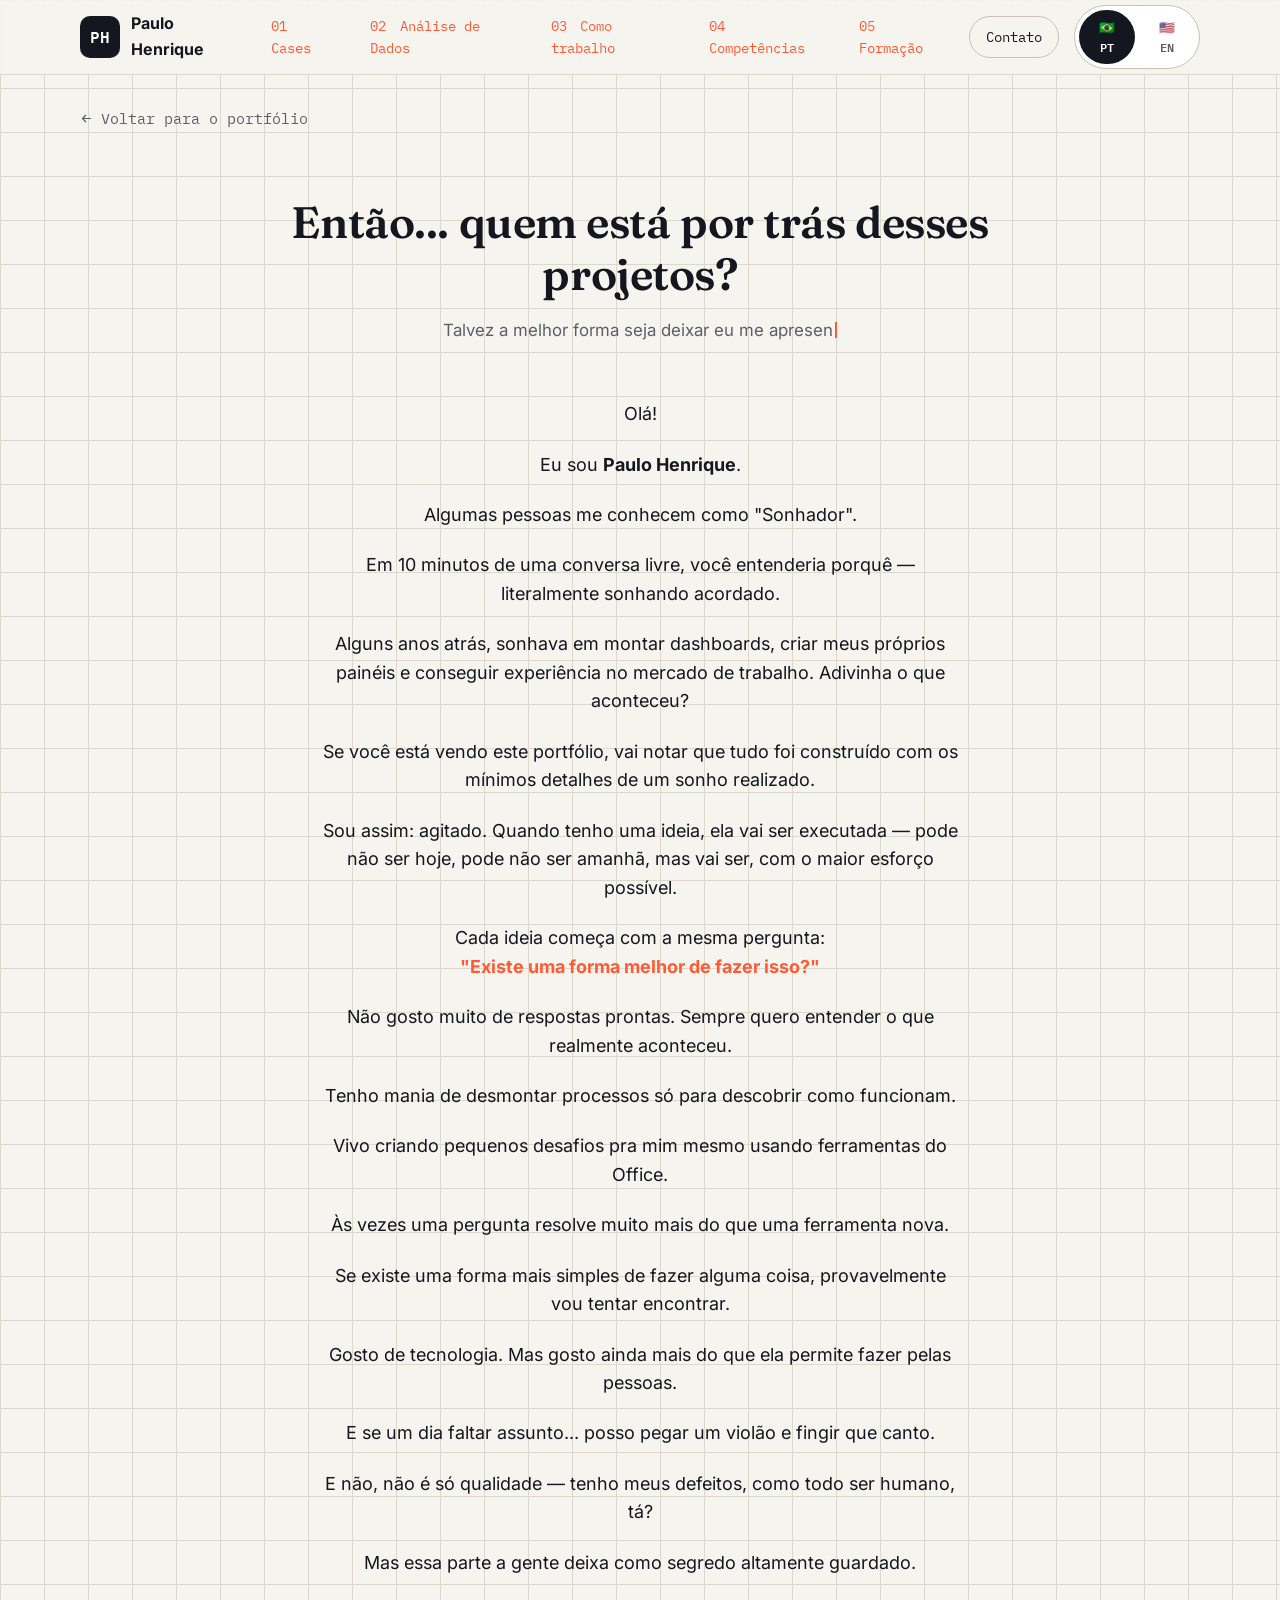
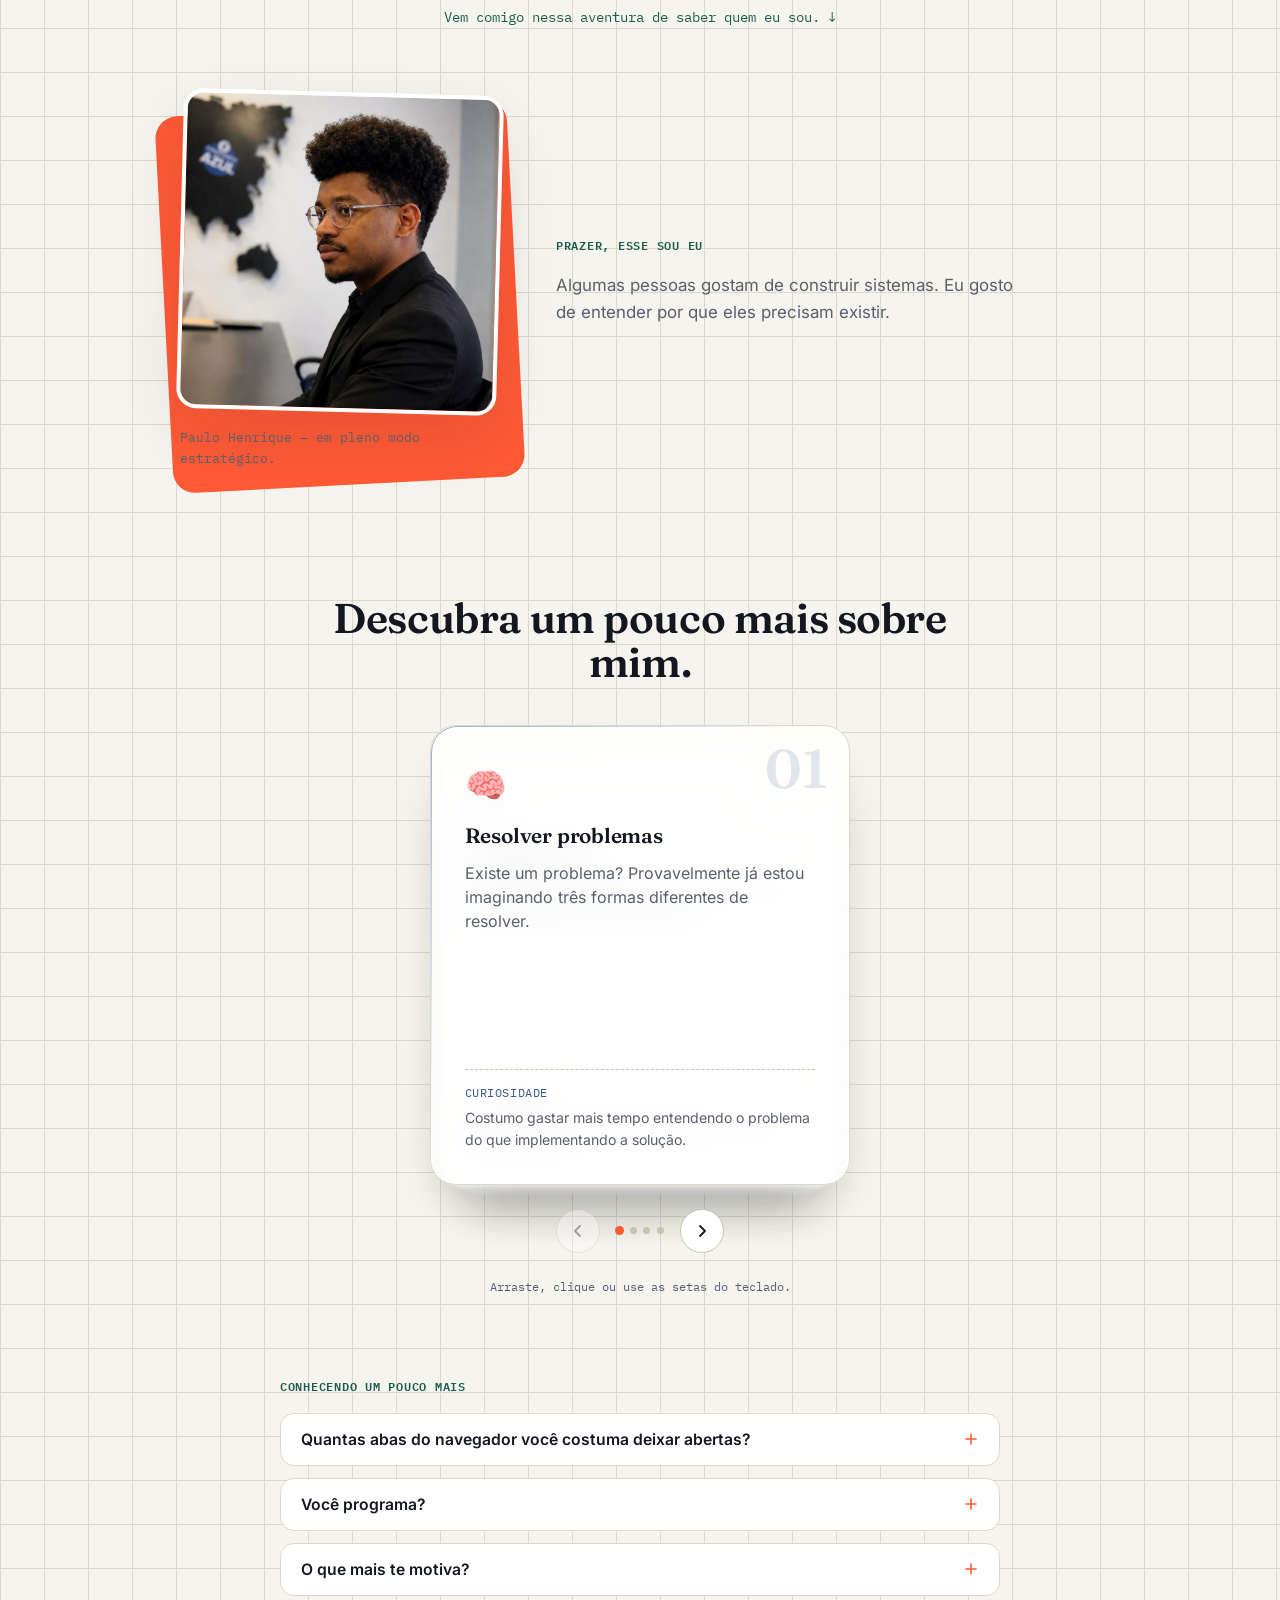
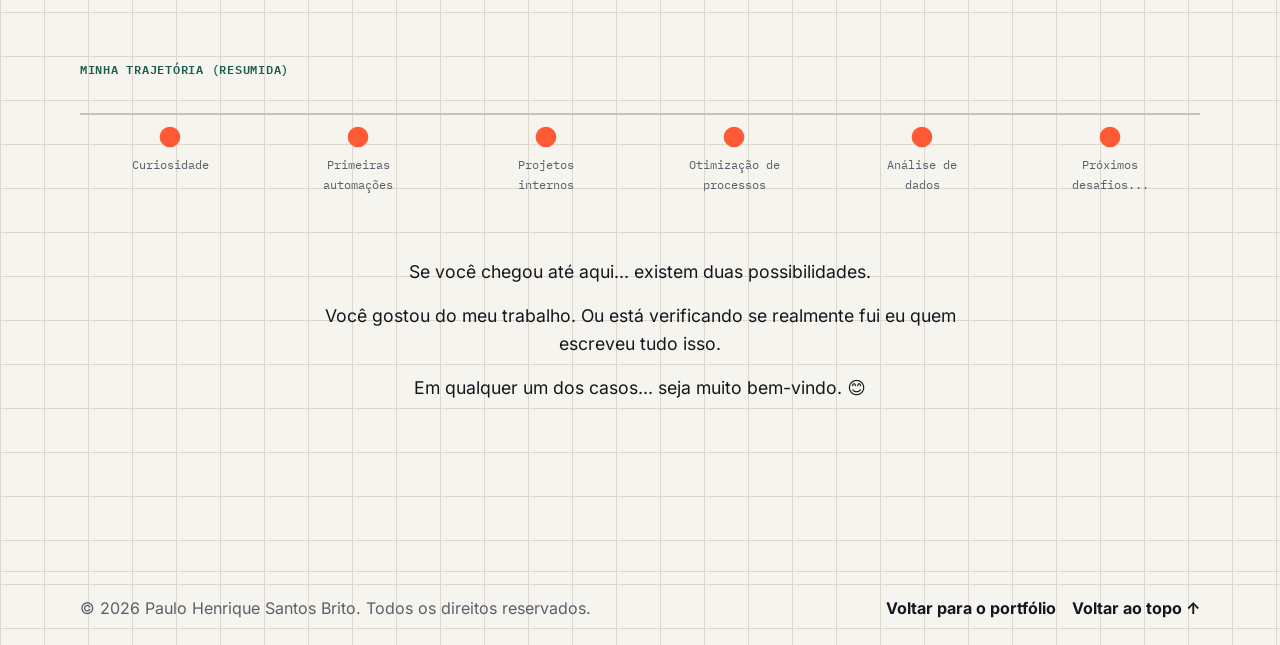
==== commit 75ada45a: "Adiciona o case Tradutor Documental e remove o Railway Conteúdo do pacote atualizacao-tradutor.zip: " ====
--- a/quem-sou-eu.html
+++ b/quem-sou-eu.html
@@ -7,13 +7,13 @@
   <meta name="description" content="Conheça um pouco mais sobre Paulo Henrique Santos Brito — Customer Success, CX e Business Analysis, além dos cases de portfólio.">
   <meta name="robots" content="noindex">
   <meta name="theme-color" content="#F5F3EC">
-  <link href="assets/fonts/fonts.css" rel="stylesheet">
+  <link href="fonts.css" rel="stylesheet">
   <link rel="stylesheet" href="styles.css">
   <link rel="stylesheet" href="i18n.css">
   <link rel="stylesheet" href="about.css">
   <link rel="stylesheet" href="deck.css">
   <link rel="manifest" href="manifest.json">
-  <link rel="apple-touch-icon" href="assets/icons/icon-192.png">
+  <link rel="apple-touch-icon" href="icon-192.png">
 </head>
 <body>
   <a class="skip-link" href="#conteudo" data-i18n="common.skip">Pular para o conteúdo</a>
--- a/fonts.css
+++ b/fonts.css
@@ -0,0 +1,134 @@
+/* Fontes locais (self-hosted) — substitui o carregamento via Google Fonts CDN.
+   Mesmas famílias, pesos e estilos usados originalmente no projeto:
+   Fraunces 600, IBM Plex Mono 400/500/600, Inter 400/500/600/700. */
+
+@font-face {
+  font-family: 'Fraunces';
+  font-style: normal;
+  font-weight: 600;
+  font-display: swap;
+  src: url('./fraunces-latin-ext-600-normal.woff2') format('woff2');
+  unicode-range: U+0100-024F, U+0259, U+1E00-1EFF, U+2020, U+20A0-20AB, U+20AD-20CF, U+2113, U+2C60-2C7F, U+A720-A7FF;
+}
+@font-face {
+  font-family: 'Fraunces';
+  font-style: normal;
+  font-weight: 600;
+  font-display: swap;
+  src: url('./fraunces-latin-600-normal.woff2') format('woff2');
+  unicode-range: U+0000-00FF, U+0131, U+0152-0153, U+02BB-02BC, U+2000-206F, U+2074, U+20AC, U+2122, U+2191, U+2193, U+2212, U+2215, U+FEFF, U+FFFD;
+}
+
+@font-face {
+  font-family: 'IBM Plex Mono';
+  font-style: normal;
+  font-weight: 400;
+  font-display: swap;
+  src: url('./ibm-plex-mono-latin-ext-400-normal.woff2') format('woff2');
+  unicode-range: U+0100-024F, U+0259, U+1E00-1EFF, U+2020, U+20A0-20AB, U+20AD-20CF, U+2113, U+2C60-2C7F, U+A720-A7FF;
+}
+@font-face {
+  font-family: 'IBM Plex Mono';
+  font-style: normal;
+  font-weight: 400;
+  font-display: swap;
+  src: url('./ibm-plex-mono-latin-400-normal.woff2') format('woff2');
+  unicode-range: U+0000-00FF, U+0131, U+0152-0153, U+02BB-02BC, U+2000-206F, U+2074, U+20AC, U+2122, U+2191, U+2193, U+2212, U+2215, U+FEFF, U+FFFD;
+}
+@font-face {
+  font-family: 'IBM Plex Mono';
+  font-style: normal;
+  font-weight: 500;
+  font-display: swap;
+  src: url('./ibm-plex-mono-latin-ext-500-normal.woff2') format('woff2');
+  unicode-range: U+0100-024F, U+0259, U+1E00-1EFF, U+2020, U+20A0-20AB, U+20AD-20CF, U+2113, U+2C60-2C7F, U+A720-A7FF;
+}
+@font-face {
+  font-family: 'IBM Plex Mono';
+  font-style: normal;
+  font-weight: 500;
+  font-display: swap;
+  src: url('./ibm-plex-mono-latin-500-normal.woff2') format('woff2');
+  unicode-range: U+0000-00FF, U+0131, U+0152-0153, U+02BB-02BC, U+2000-206F, U+2074, U+20AC, U+2122, U+2191, U+2193, U+2212, U+2215, U+FEFF, U+FFFD;
+}
+@font-face {
+  font-family: 'IBM Plex Mono';
+  font-style: normal;
+  font-weight: 600;
+  font-display: swap;
+  src: url('./ibm-plex-mono-latin-ext-600-normal.woff2') format('woff2');
+  unicode-range: U+0100-024F, U+0259, U+1E00-1EFF, U+2020, U+20A0-20AB, U+20AD-20CF, U+2113, U+2C60-2C7F, U+A720-A7FF;
+}
+@font-face {
+  font-family: 'IBM Plex Mono';
+  font-style: normal;
+  font-weight: 600;
+  font-display: swap;
+  src: url('./ibm-plex-mono-latin-600-normal.woff2') format('woff2');
+  unicode-range: U+0000-00FF, U+0131, U+0152-0153, U+02BB-02BC, U+2000-206F, U+2074, U+20AC, U+2122, U+2191, U+2193, U+2212, U+2215, U+FEFF, U+FFFD;
+}
+
+@font-face {
+  font-family: 'Inter';
+  font-style: normal;
+  font-weight: 400;
+  font-display: swap;
+  src: url('./inter-latin-ext-400-normal.woff2') format('woff2');
+  unicode-range: U+0100-024F, U+0259, U+1E00-1EFF, U+2020, U+20A0-20AB, U+20AD-20CF, U+2113, U+2C60-2C7F, U+A720-A7FF;
+}
+@font-face {
+  font-family: 'Inter';
+  font-style: normal;
+  font-weight: 400;
+  font-display: swap;
+  src: url('./inter-latin-400-normal.woff2') format('woff2');
+  unicode-range: U+0000-00FF, U+0131, U+0152-0153, U+02BB-02BC, U+2000-206F, U+2074, U+20AC, U+2122, U+2191, U+2193, U+2212, U+2215, U+FEFF, U+FFFD;
+}
+@font-face {
+  font-family: 'Inter';
+  font-style: normal;
+  font-weight: 500;
+  font-display: swap;
+  src: url('./inter-latin-ext-500-normal.woff2') format('woff2');
+  unicode-range: U+0100-024F, U+0259, U+1E00-1EFF, U+2020, U+20A0-20AB, U+20AD-20CF, U+2113, U+2C60-2C7F, U+A720-A7FF;
+}
+@font-face {
+  font-family: 'Inter';
+  font-style: normal;
+  font-weight: 500;
+  font-display: swap;
+  src: url('./inter-latin-500-normal.woff2') format('woff2');
+  unicode-range: U+0000-00FF, U+0131, U+0152-0153, U+02BB-02BC, U+2000-206F, U+2074, U+20AC, U+2122, U+2191, U+2193, U+2212, U+2215, U+FEFF, U+FFFD;
+}
+@font-face {
+  font-family: 'Inter';
+  font-style: normal;
+  font-weight: 600;
+  font-display: swap;
+  src: url('./inter-latin-ext-600-normal.woff2') format('woff2');
+  unicode-range: U+0100-024F, U+0259, U+1E00-1EFF, U+2020, U+20A0-20AB, U+20AD-20CF, U+2113, U+2C60-2C7F, U+A720-A7FF;
+}
+@font-face {
+  font-family: 'Inter';
+  font-style: normal;
+  font-weight: 600;
+  font-display: swap;
+  src: url('./inter-latin-600-normal.woff2') format('woff2');
+  unicode-range: U+0000-00FF, U+0131, U+0152-0153, U+02BB-02BC, U+2000-206F, U+2074, U+20AC, U+2122, U+2191, U+2193, U+2212, U+2215, U+FEFF, U+FFFD;
+}
+@font-face {
+  font-family: 'Inter';
+  font-style: normal;
+  font-weight: 700;
+  font-display: swap;
+  src: url('./inter-latin-ext-700-normal.woff2') format('woff2');
+  unicode-range: U+0100-024F, U+0259, U+1E00-1EFF, U+2020, U+20A0-20AB, U+20AD-20CF, U+2113, U+2C60-2C7F, U+A720-A7FF;
+}
+@font-face {
+  font-family: 'Inter';
+  font-style: normal;
+  font-weight: 700;
+  font-display: swap;
+  src: url('./inter-latin-700-normal.woff2') format('woff2');
+  unicode-range: U+0000-00FF, U+0131, U+0152-0153, U+02BB-02BC, U+2000-206F, U+2074, U+20AC, U+2122, U+2191, U+2193, U+2212, U+2215, U+FEFF, U+FFFD;
+}
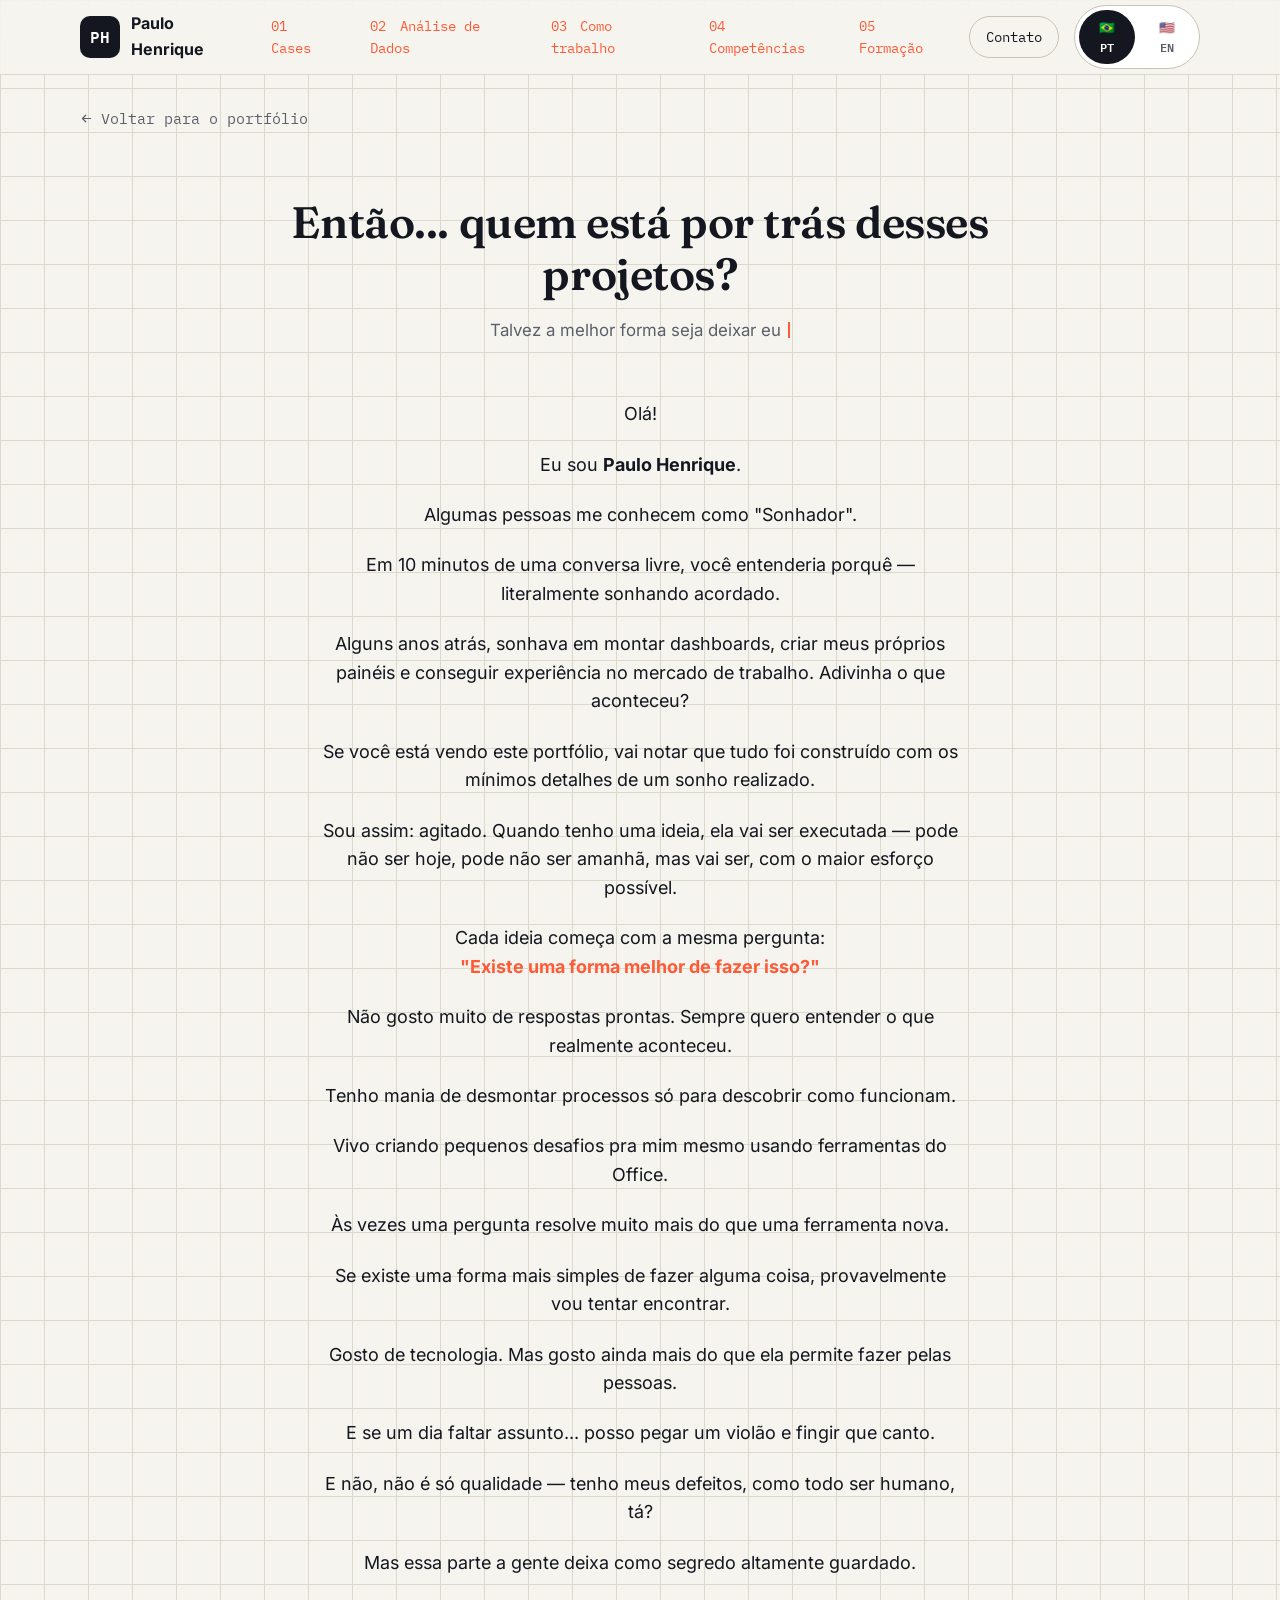
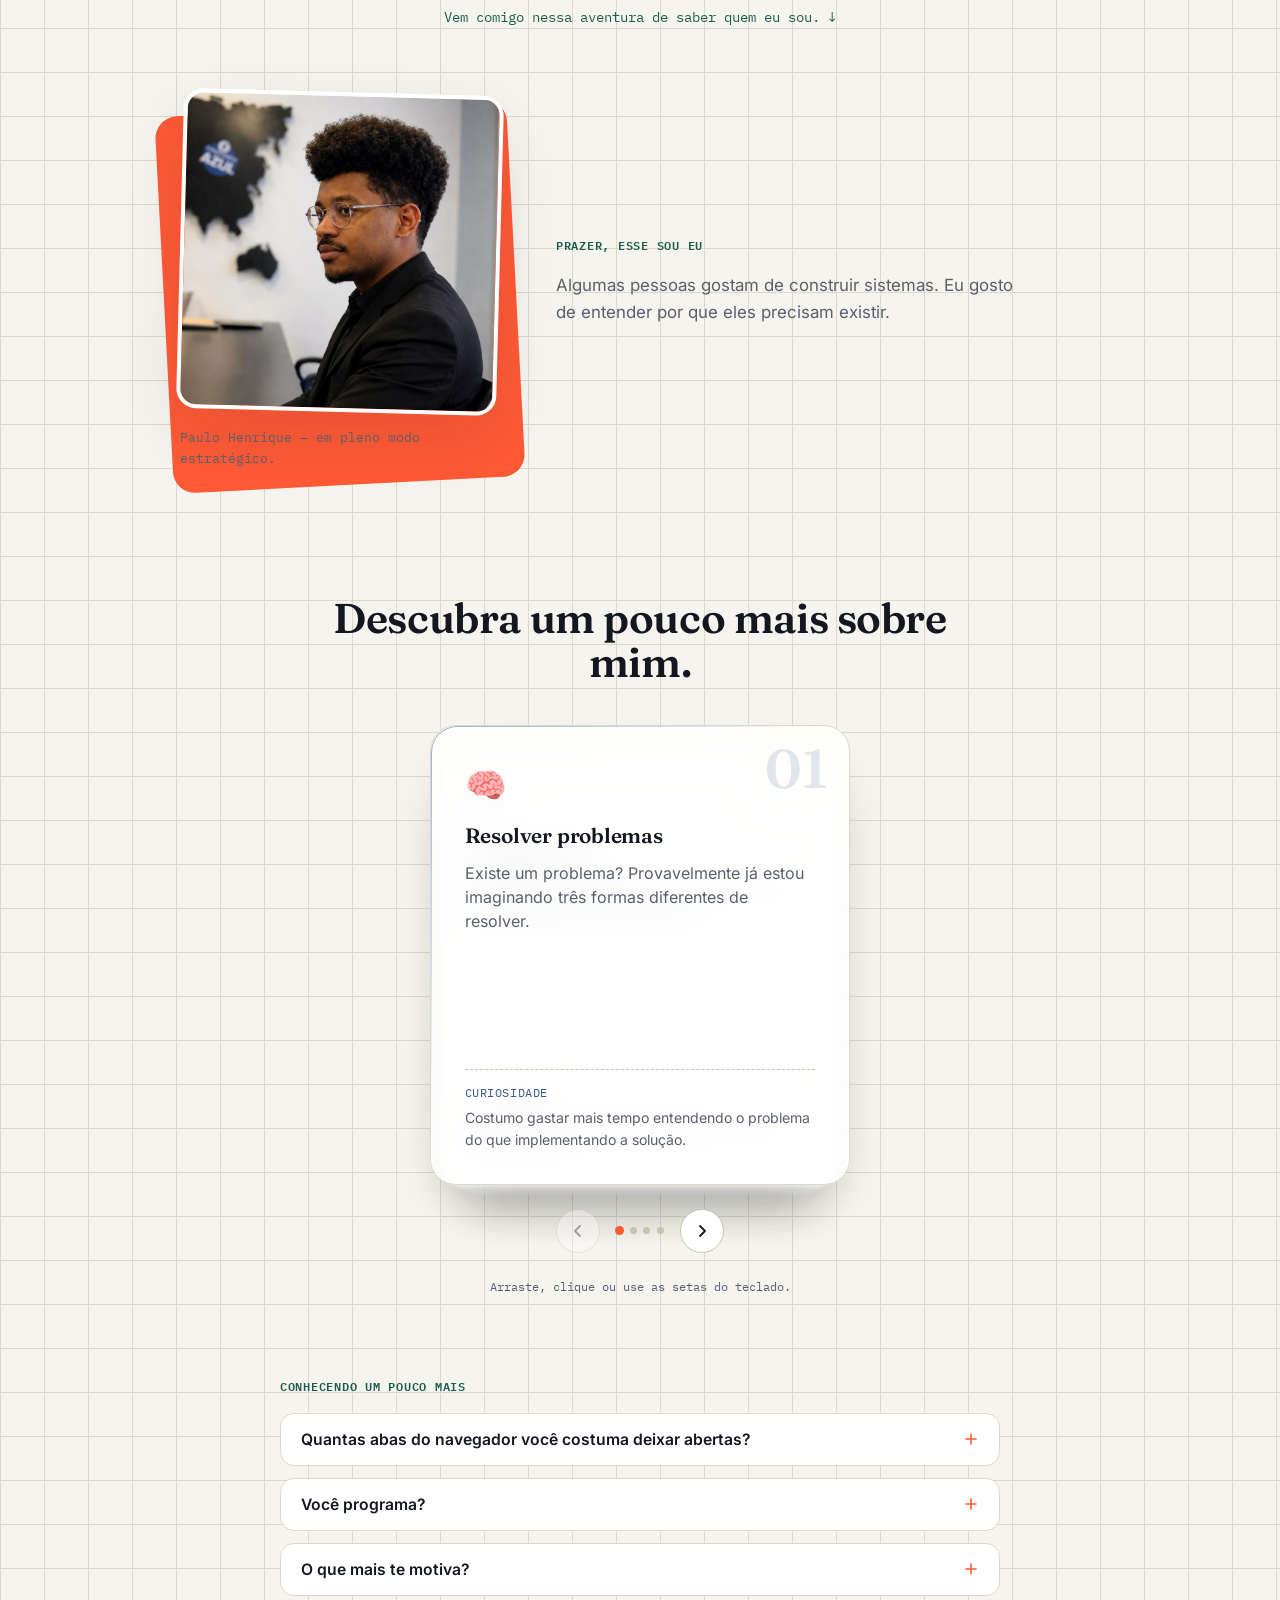
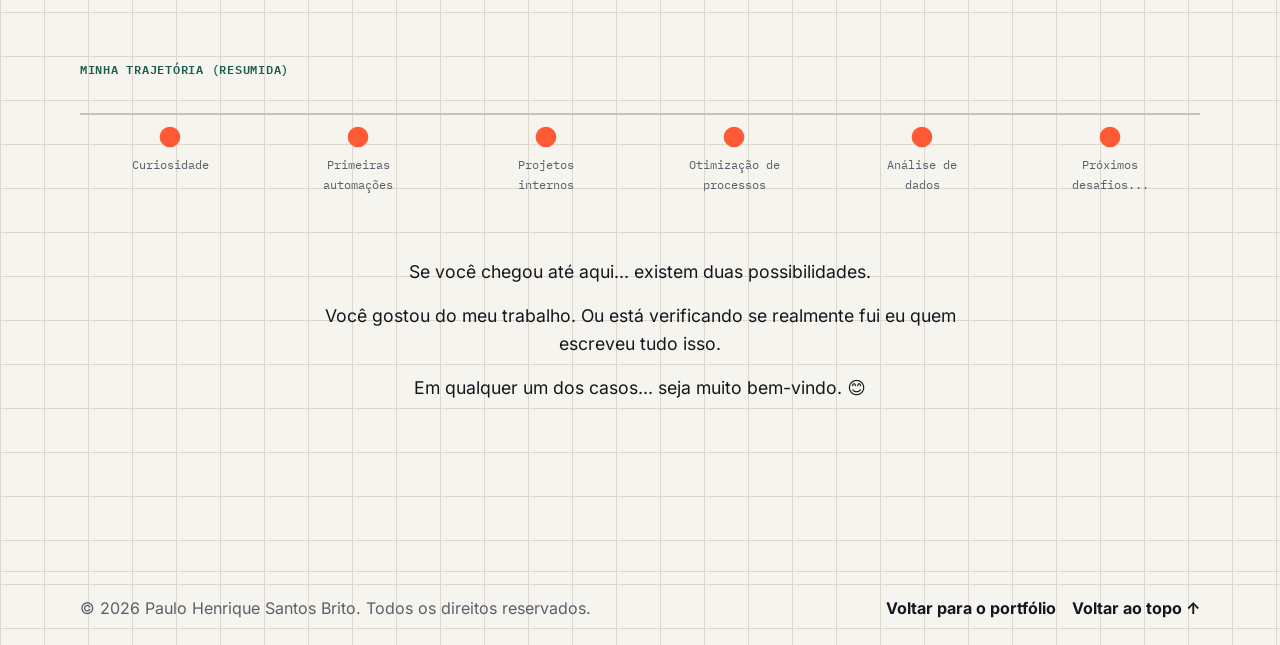
==== commit 5bc7a87e: "Remove o modo offline: o site abre direto do GitHub Pages - Sai o manifest.json e o registro do serv" ====
--- a/quem-sou-eu.html
+++ b/quem-sou-eu.html
@@ -12,7 +12,6 @@
   <link rel="stylesheet" href="i18n.css">
   <link rel="stylesheet" href="about.css">
   <link rel="stylesheet" href="deck.css">
-  <link rel="manifest" href="manifest.json">
   <link rel="apple-touch-icon" href="icon-192.png">
 </head>
 <body>
@@ -230,15 +229,5 @@
   <script src="script.js"></script>
   <script src="about.js"></script>
   <script src="deck.js"></script>
-
-  <script>
-    if ("serviceWorker" in navigator) {
-      window.addEventListener("load", function () {
-        navigator.serviceWorker.register("service-worker.js").catch(function (err) {
-          console.warn("Service worker não registrado:", err);
-        });
-      });
-    }
-  </script>
 </body>
 </html>
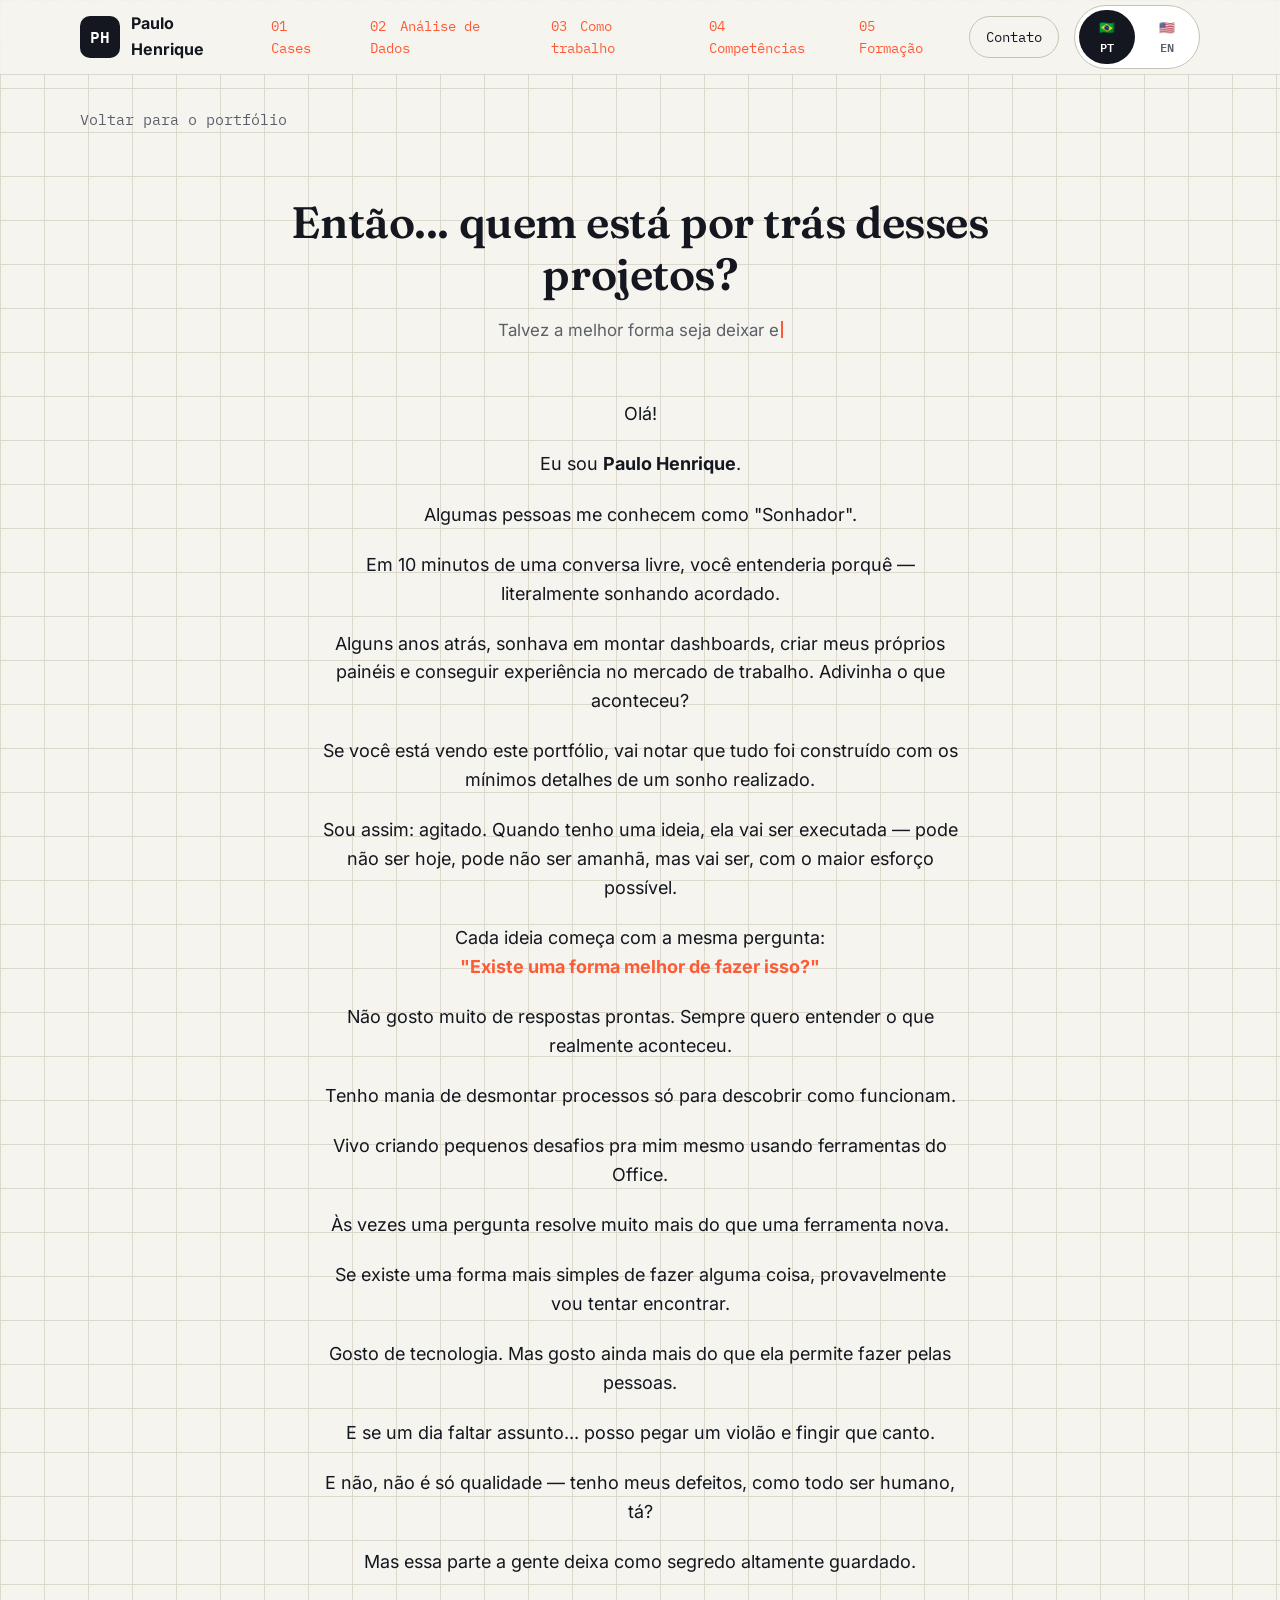
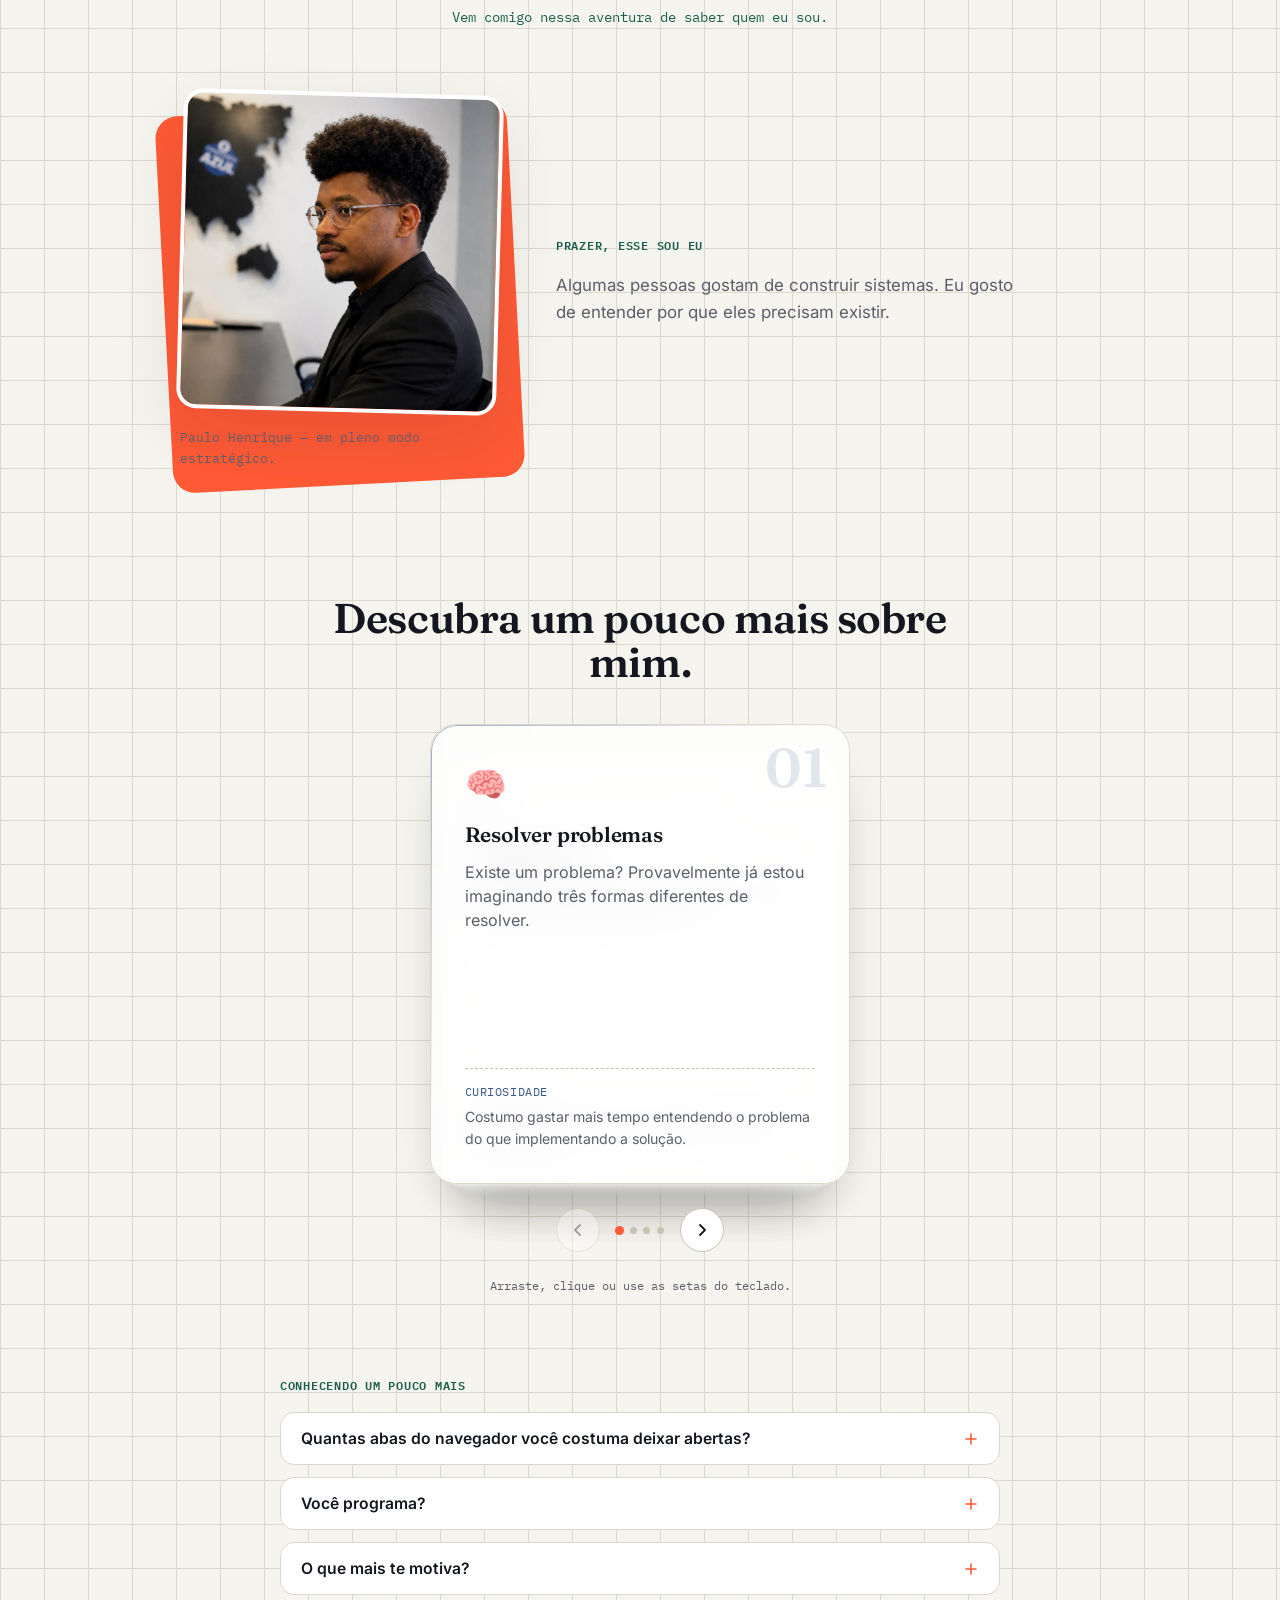
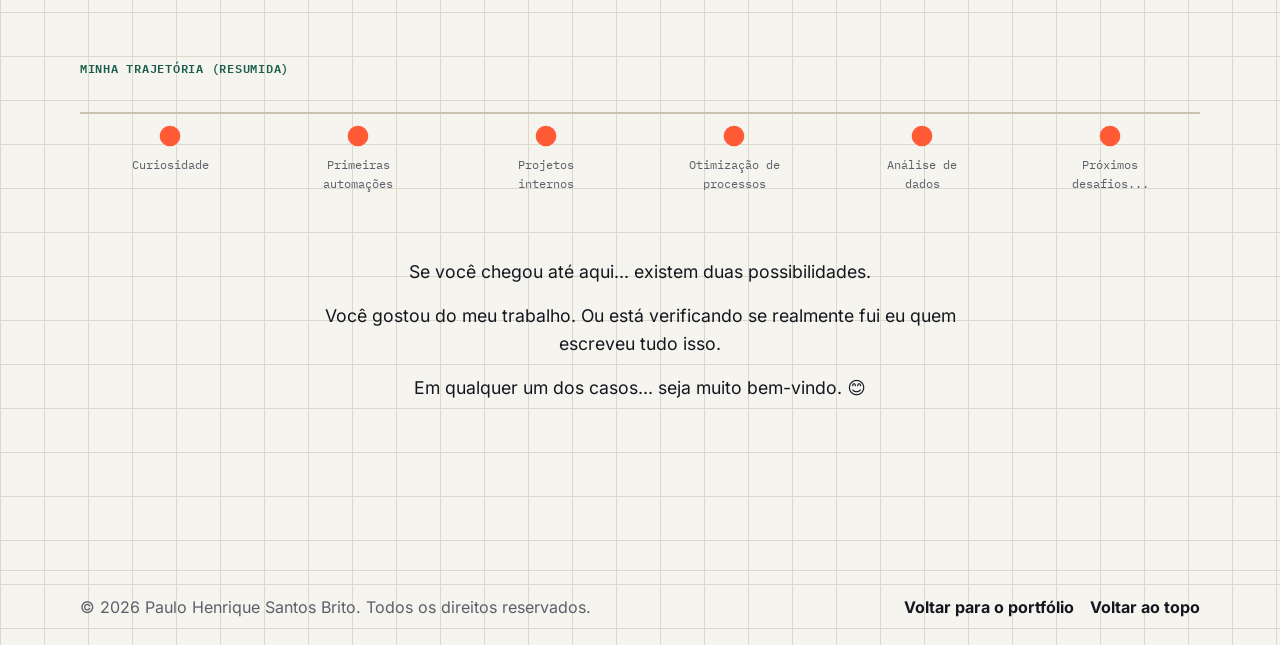
==== commit 0c5fcae3: "Remove todas as setas do conteúdo - Competências: tira os "↓" entre as frases da introdução - Cases:" ====
--- a/quem-sou-eu.html
+++ b/quem-sou-eu.html
@@ -47,7 +47,6 @@
   <main id="conteudo">
     <div class="container quem-back">
       <a class="back-link" href="index.html">
-        <svg viewBox="0 0 16 16" fill="none" width="13" height="13"><path d="M13 8H3M7 4L3 8l4 4" stroke="currentColor" stroke-width="1.5" stroke-linecap="round" stroke-linejoin="round"/></svg>
         <span data-i18n="footer.backToPortfolio">Voltar para o portfólio</span>
       </a>
     </div>
@@ -78,7 +77,7 @@
         <p class="reveal quem-line" data-i18n="about.lines.14">E se um dia faltar assunto... posso pegar um violão e fingir que canto.</p>
         <p class="reveal quem-line" data-i18n="about.lines.15">E não, não é só qualidade — tenho meus defeitos, como todo ser humano, tá?</p>
         <p class="reveal quem-line" data-i18n="about.lines.16">Mas essa parte a gente deixa como segredo altamente guardado.</p>
-        <p class="reveal quem-line quem-line-cta" data-i18n="about.lines.17">Vem comigo nessa aventura de saber quem eu sou. ↓</p>
+        <p class="reveal quem-line quem-line-cta" data-i18n="about.lines.17">Vem comigo nessa aventura de saber quem eu sou.</p>
       </div>
 
       <div class="container quem-portrait reveal">
@@ -218,7 +217,7 @@
       <p>© <span id="current-year"></span> Paulo Henrique Santos Brito. <span data-i18n="footer.rights">Todos os direitos reservados.</span></p>
       <div class="footer-links">
         <a href="index.html" data-i18n="footer.backToPortfolio">Voltar para o portfólio</a>
-        <a href="#topo" data-i18n="footer.backToTop">Voltar ao topo ↑</a>
+        <a href="#topo" data-i18n="footer.backToTop">Voltar ao topo</a>
       </div>
     </div>
   </footer>
